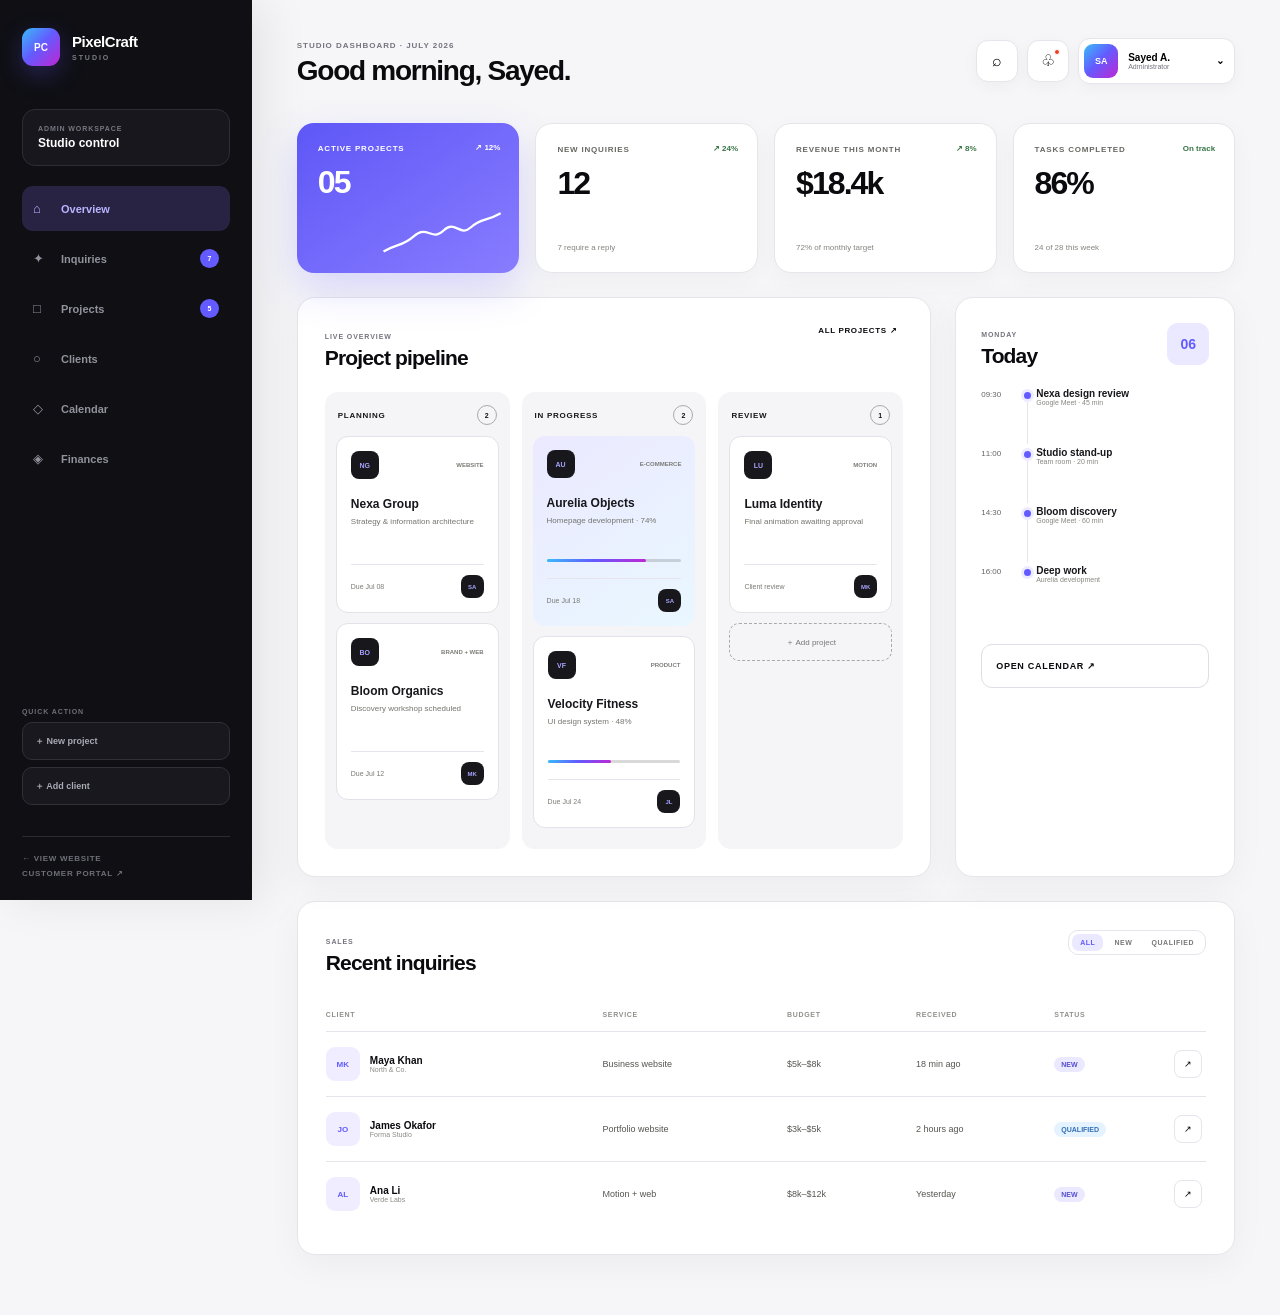
==== admin.html @ fe59882b "main" ====
<!doctype html>
<html lang="en">
  <head>
    <meta charset="UTF-8" />
    <meta name="viewport" content="width=device-width, initial-scale=1.0" />
    <meta name="theme-color" content="#635bff" />
    <meta name="description" content="PixelCraft Studio admin workspace." />
    <title>Admin Dashboard — PixelCraft Studio</title>
    <link rel="icon" href="assets/favicon.svg" type="image/svg+xml" />
    <link rel="stylesheet" href="dashboard.css" />
    <link rel="stylesheet" href="framer-theme.css" />
  </head>
  <body class="dashboard admin-dashboard">
    <button class="dash-menu" type="button" aria-label="Open navigation" data-dash-menu><span></span><span></span></button>

    <aside class="dash-sidebar" data-sidebar>
      <a class="dash-brand" href="index.html" aria-label="PixelCraft Studio home">
        <span>PC</span><div><strong>PixelCraft</strong><small>Studio</small></div>
      </a>
      <div class="workspace-label"><span>Admin workspace</span><strong>Studio control</strong></div>
      <nav class="dash-nav" aria-label="Admin navigation">
        <button class="active" type="button" data-view="overview"><i>⌂</i><span>Overview</span></button>
        <button type="button" data-view="inquiries"><i>✦</i><span>Inquiries</span><b>7</b></button>
        <button type="button" data-view="projects"><i>□</i><span>Projects</span><b>5</b></button>
        <button type="button" data-view="clients"><i>○</i><span>Clients</span></button>
        <button type="button" data-view="calendar"><i>◇</i><span>Calendar</span></button>
        <button type="button" data-view="finances"><i>◈</i><span>Finances</span></button>
      </nav>
      <div class="admin-quick">
        <span>Quick action</span>
        <button type="button" data-toast="New project workspace created">＋ New project</button>
        <button type="button" data-toast="New client form opened">＋ Add client</button>
      </div>
      <div class="sidebar-bottom">
        <a href="index.html">← View website</a>
        <a href="portal.html">Customer portal ↗</a>
      </div>
    </aside>

    <main class="dash-main">
      <header class="dash-topbar">
        <div><span>Studio dashboard · July 2026</span><h1>Good morning, Sayed.</h1></div>
        <div class="topbar-actions">
          <button class="icon-button" type="button" aria-label="Search">⌕</button>
          <button class="icon-button" type="button" aria-label="Notifications"><span></span>♧</button>
          <button class="profile-button" type="button"><span>SA</span><div><strong>Sayed A.</strong><small>Administrator</small></div><b>⌄</b></button>
        </div>
      </header>

      <section class="metrics-grid">
        <article class="metric-card featured"><div><span>Active projects</span><strong>05</strong></div><i>↗ 12%</i><svg viewBox="0 0 160 60" aria-hidden="true"><path d="M2 54C22 42 26 48 43 33s24 8 39-7 22 9 36-4 21-8 40-19"/></svg></article>
        <article class="metric-card"><div><span>New inquiries</span><strong>12</strong></div><i>↗ 24%</i><small>7 require a reply</small></article>
        <article class="metric-card"><div><span>Revenue this month</span><strong>$18.4k</strong></div><i>↗ 8%</i><small>72% of monthly target</small></article>
        <article class="metric-card"><div><span>Tasks completed</span><strong>86%</strong></div><i>On track</i><small>24 of 28 this week</small></article>
      </section>

      <section class="admin-main-grid">
        <article class="dash-panel pipeline-panel">
          <div class="panel-heading"><div><span>Live overview</span><h2>Project pipeline</h2></div><button type="button" data-toast="Opening all projects…">All projects ↗</button></div>
          <div class="pipeline">
            <div class="pipeline-column">
              <header><span>Planning</span><b>2</b></header>
              <article class="pipeline-card"><div><span>NG</span><i>Website</i></div><h3>Nexa Group</h3><p>Strategy &amp; information architecture</p><footer><small>Due Jul 08</small><b>SA</b></footer></article>
              <article class="pipeline-card"><div><span>BO</span><i>Brand + Web</i></div><h3>Bloom Organics</h3><p>Discovery workshop scheduled</p><footer><small>Due Jul 12</small><b>MK</b></footer></article>
            </div>
            <div class="pipeline-column">
              <header><span>In progress</span><b>2</b></header>
              <article class="pipeline-card yellow-card"><div><span>AU</span><i>E-commerce</i></div><h3>Aurelia Objects</h3><p>Homepage development · 74%</p><div class="mini-progress"><i style="width:74%"></i></div><footer><small>Due Jul 18</small><b>SA</b></footer></article>
              <article class="pipeline-card"><div><span>VF</span><i>Product</i></div><h3>Velocity Fitness</h3><p>UI design system · 48%</p><div class="mini-progress"><i style="width:48%"></i></div><footer><small>Due Jul 24</small><b>JL</b></footer></article>
            </div>
            <div class="pipeline-column">
              <header><span>Review</span><b>1</b></header>
              <article class="pipeline-card"><div><span>LU</span><i>Motion</i></div><h3>Luma Identity</h3><p>Final animation awaiting approval</p><footer><small>Client review</small><b>MK</b></footer></article>
              <button class="add-card" type="button" data-toast="New project card added">＋ Add project</button>
            </div>
          </div>
        </article>

        <aside class="dashboard-side-stack">
          <article class="dash-panel schedule-card">
            <div class="panel-heading"><div><span>Monday</span><h2>Today</h2></div><b>06</b></div>
            <div class="schedule-list">
              <div><time>09:30</time><i></i><span><strong>Nexa design review</strong><small>Google Meet · 45 min</small></span></div>
              <div><time>11:00</time><i></i><span><strong>Studio stand-up</strong><small>Team room · 20 min</small></span></div>
              <div><time>14:30</time><i></i><span><strong>Bloom discovery</strong><small>Google Meet · 60 min</small></span></div>
              <div><time>16:00</time><i></i><span><strong>Deep work</strong><small>Aurelia development</small></span></div>
            </div>
            <button class="dash-secondary" type="button" data-toast="Calendar opened">Open calendar ↗</button>
          </article>
        </aside>
      </section>

      <section class="dash-panel leads-panel">
        <div class="panel-heading"><div><span>Sales</span><h2>Recent inquiries</h2></div><div class="table-filters"><button class="active" type="button" data-lead-filter="all">All</button><button type="button" data-lead-filter="new">New</button><button type="button" data-lead-filter="qualified">Qualified</button></div></div>
        <div class="lead-table">
          <div class="lead-row lead-head"><span>Client</span><span>Service</span><span>Budget</span><span>Received</span><span>Status</span><span></span></div>
          <div class="lead-row" data-lead-status="new"><div class="lead-name"><i>MK</i><span><strong>Maya Khan</strong><small>North &amp; Co.</small></span></div><span>Business website</span><span>$5k–$8k</span><span>18 min ago</span><span class="status new">New</span><button type="button" data-toast="Opening Maya's inquiry">↗</button></div>
          <div class="lead-row" data-lead-status="qualified"><div class="lead-name"><i>JO</i><span><strong>James Okafor</strong><small>Forma Studio</small></span></div><span>Portfolio website</span><span>$3k–$5k</span><span>2 hours ago</span><span class="status qualified">Qualified</span><button type="button" data-toast="Opening James's inquiry">↗</button></div>
          <div class="lead-row" data-lead-status="new"><div class="lead-name"><i>AL</i><span><strong>Ana Li</strong><small>Verde Labs</small></span></div><span>Motion + web</span><span>$8k–$12k</span><span>Yesterday</span><span class="status new">New</span><button type="button" data-toast="Opening Ana's inquiry">↗</button></div>
        </div>
      </section>
    </main>

    <div class="dash-toast" role="status" aria-live="polite" data-dash-toast></div>
    <script src="dashboard.js"></script>
  </body>
</html>
---- dashboard.css ----
:root {
  --yellow: #ffd500;
  --black: #0b0b0b;
  --ink: #171717;
  --paper: #f3f3ed;
  --white: #fff;
  --gray: #71716b;
  --line: #d5d5cc;
  --ease: cubic-bezier(.16,1,.3,1);
}
* { box-sizing: border-box; }
html { scroll-behavior: smooth; }
body { margin: 0; color: var(--ink); font-family: Inter,"Segoe UI",Arial,sans-serif; -webkit-font-smoothing: antialiased; }
button, input { font: inherit; }
button, a { -webkit-tap-highlight-color: transparent; }
a { color: inherit; text-decoration: none; }
.dashboard { min-height: 100vh; background: var(--paper); }
.dash-sidebar {
  position: fixed; z-index: 50; inset: 0 auto 0 0; display: flex; width: 252px; flex-direction: column;
  padding: 28px 22px 22px; border-right: 2px solid var(--black); background: var(--black); color: var(--white);
  transition: transform .35s var(--ease);
}
.admin-dashboard .dash-sidebar { background: var(--yellow); color: var(--black); }
.dash-brand { display: flex; align-items: center; gap: 12px; }
.dash-brand > span { display: grid; width: 38px; height: 38px; place-items: center; border: 2px solid var(--yellow); background: var(--black); color: var(--yellow); font-size: 10px; font-weight: 900; }
.admin-dashboard .dash-brand > span { border-color: var(--black); background: var(--white); color: var(--black); }
.dash-brand div { display: grid; line-height: 1; }
.dash-brand strong { font-size: 15px; letter-spacing: -.03em; }
.dash-brand small { margin-top: 5px; color: #9d9d96; font-size: 7px; font-weight: 800; letter-spacing: .28em; text-transform: uppercase; }
.admin-dashboard .dash-brand small { color: #575750; }
.workspace-label { display: grid; gap: 4px; margin: 43px 0 20px; padding: 15px; border: 1px solid #3f3f3a; }
.admin-dashboard .workspace-label { border: 2px solid var(--black); background: rgba(255,255,255,.38); }
.workspace-label span { color: #898983; font-size: 7px; font-weight: 850; letter-spacing: .13em; text-transform: uppercase; }
.admin-dashboard .workspace-label span { color: #54544d; }
.workspace-label strong { font-size: 12px; }
.dash-nav { display: grid; gap: 5px; }
.dash-nav button { display: grid; grid-template-columns: 28px 1fr auto; align-items: center; min-height: 45px; padding: 0 11px; border: 0; background: transparent; color: #aaa9a3; cursor: pointer; text-align: left; transition: .2s; }
.admin-dashboard .dash-nav button { color: #45453f; }
.dash-nav button:hover, .dash-nav button.active { background: var(--yellow); color: var(--black); }
.admin-dashboard .dash-nav button:hover, .admin-dashboard .dash-nav button.active { border: 2px solid var(--black); background: var(--black); color: var(--yellow); }
.dash-nav button i { font-size: 13px; font-style: normal; }
.dash-nav button span { font-size: 11px; font-weight: 700; }
.dash-nav button b { display: grid; min-width: 19px; height: 19px; padding: 0 5px; place-items: center; border-radius: 20px; background: #30302c; color: var(--white); font-size: 7px; }
.dash-nav button.active b { background: var(--black); }
.admin-dashboard .dash-nav button.active b { background: var(--yellow); color: var(--black); }
.sidebar-project { margin-top: auto; padding: 16px; border: 1px solid #3f3f3a; background: #141414; }
.sidebar-project > span, .admin-quick > span { color: #777771; font-size: 7px; font-weight: 850; letter-spacing: .13em; text-transform: uppercase; }
.sidebar-project strong { display: block; margin: 5px 0 13px; font-size: 13px; }
.sidebar-project div { height: 4px; background: #34342f; }
.sidebar-project div i { display: block; height: 4px; background: var(--yellow); }
.sidebar-project small { display: block; margin-top: 7px; color: #868680; font-size: 8px; }
.admin-quick { display: grid; gap: 7px; margin-top: auto; padding: 14px 0; }
.admin-quick > span { color: #55554e; }
.admin-quick button { min-height: 38px; border: 2px solid var(--black); background: rgba(255,255,255,.5); color: var(--black); cursor: pointer; font-size: 9px; font-weight: 800; text-align: left; padding-inline: 12px; }
.admin-quick button:hover { background: var(--black); color: var(--yellow); }
.sidebar-bottom { display: grid; gap: 6px; margin-top: 17px; padding-top: 17px; border-top: 1px solid #3d3d39; }
.admin-dashboard .sidebar-bottom { border-color: rgba(0,0,0,.35); }
.sidebar-bottom a { color: #888882; font-size: 8px; font-weight: 800; letter-spacing: .09em; text-transform: uppercase; }
.admin-dashboard .sidebar-bottom a { color: #3e3e39; }
.sidebar-bottom a:hover { color: var(--yellow); }
.admin-dashboard .sidebar-bottom a:hover { color: var(--black); text-decoration: underline; }
.dash-menu { display: none; }

.dash-main { min-height: 100vh; margin-left: 252px; padding: 34px clamp(28px,3.5vw,56px) 60px; }
.dash-topbar { display: flex; align-items: center; justify-content: space-between; margin-bottom: 36px; }
.dash-topbar > div:first-child > span { color: var(--gray); font-size: 8px; font-weight: 800; letter-spacing: .12em; text-transform: uppercase; }
.dash-topbar h1 { margin: 3px 0 0; color: var(--black); font-size: 28px; font-weight: 750; letter-spacing: -.045em; }
.topbar-actions { display: flex; align-items: center; gap: 9px; }
.icon-button { position: relative; display: grid; width: 42px; height: 42px; place-items: center; border: 1px solid var(--line); background: var(--white); cursor: pointer; font-size: 16px; }
.icon-button:hover { border-color: var(--black); background: var(--yellow); }
.icon-button > span { position: absolute; top: 8px; right: 8px; width: 6px; height: 6px; border: 1px solid var(--white); border-radius: 50%; background: #ef3c24; }
.profile-button { display: flex; min-height: 46px; align-items: center; gap: 10px; padding: 4px 10px 4px 5px; border: 1px solid var(--line); background: var(--white); cursor: pointer; text-align: left; }
.profile-button > span { display: grid; width: 34px; height: 34px; place-items: center; background: var(--black); color: var(--yellow); font-size: 9px; font-weight: 900; }
.profile-button div { display: grid; min-width: 78px; }
.profile-button strong { font-size: 10px; }
.profile-button small { color: var(--gray); font-size: 7px; }
.profile-button b { font-size: 10px; }
.dash-panel { border: 1px solid var(--line); background: var(--white); }

.project-hero { position: relative; display: grid; grid-template-columns: 1.2fr .55fr; min-height: 330px; margin-bottom: 24px; overflow: hidden; border: 2px solid var(--black); background: var(--yellow); }
.project-hero-copy { position: relative; z-index: 2; padding: 42px; }
.dash-eyebrow { display: flex; align-items: center; gap: 9px; }
.dash-eyebrow span { font-size: 8px; font-weight: 900; letter-spacing: .13em; text-transform: uppercase; }
.dash-eyebrow i { padding: 4px 7px; border: 1px solid var(--black); border-radius: 20px; font-size: 7px; font-style: normal; font-weight: 800; text-transform: uppercase; }
.project-hero h2 { margin: 25px 0 12px; color: var(--black); font-size: clamp(42px,4.4vw,65px); font-weight: 780; letter-spacing: -.07em; line-height: .94; }
.project-hero p { max-width: 510px; margin: 0; color: #41413b; font-size: 12px; }
.project-team { display: flex; align-items: center; margin-top: 25px; }
.project-team > span { display: grid; width: 30px; height: 30px; margin-left: -5px; place-items: center; border: 2px solid var(--yellow); border-radius: 50%; background: var(--black); color: var(--yellow); font-size: 7px; font-weight: 900; }
.project-team > span:first-child { margin-left: 0; }
.project-team small { margin-left: 9px; color: #51514a; font-size: 8px; }
.project-progress-ring { position: relative; z-index: 2; display: grid; width: 170px; place-items: center; justify-self: center; align-self: center; }
.project-progress-ring svg { width: 160px; transform: rotate(-90deg); }
.project-progress-ring circle { fill: none; stroke: rgba(0,0,0,.15); stroke-width: 7; }
.project-progress-ring .progress { stroke: var(--black); stroke-linecap: square; stroke-dasharray: 327; stroke-dashoffset: calc(327 - (327 * var(--progress)) / 100); }
.project-progress-ring > div { position: absolute; display: grid; text-align: center; }
.project-progress-ring strong { font-size: 31px; letter-spacing: -.06em; }
.project-progress-ring span { font-size: 7px; font-weight: 850; letter-spacing: .1em; text-transform: uppercase; }
.project-hero-accent { position: absolute; top: -45%; right: -10%; width: 420px; aspect-ratio: 1; border: 2px solid rgba(0,0,0,.12); border-radius: 50%; }
.project-hero-accent span { position: absolute; top: 46%; left: 48%; color: rgba(0,0,0,.06); font-size: 160px; font-weight: 900; }
.project-hero-accent i { position: absolute; inset: 14%; border: 1px solid rgba(0,0,0,.11); border-radius: 50%; transform: rotateX(65deg) rotateY(30deg); }
.project-hero-accent i:nth-child(3) { transform: rotateX(70deg) rotateY(70deg); }
.project-hero-accent i:nth-child(4) { transform: rotateX(45deg) rotateY(45deg); }

.dashboard-grid, .admin-main-grid { display: grid; grid-template-columns: minmax(0,1.45fr) minmax(280px,.55fr); gap: 24px; margin-bottom: 24px; }
.dashboard-side-stack { display: grid; gap: 24px; }
.panel-heading { display: flex; align-items: flex-start; justify-content: space-between; gap: 20px; }
.panel-heading > div > span { color: var(--gray); font-size: 7px; font-weight: 850; letter-spacing: .13em; text-transform: uppercase; }
.panel-heading h2 { margin: 3px 0 0; color: var(--black); font-size: 21px; font-weight: 750; letter-spacing: -.04em; }
.panel-heading button { border: 0; background: transparent; color: var(--black); cursor: pointer; font-size: 8px; font-weight: 850; letter-spacing: .08em; text-transform: uppercase; }
.panel-heading button:hover { text-decoration: underline 3px var(--yellow); }
.milestone-panel { padding: 28px; }
.milestone-list { margin-top: 23px; }
.milestone { position: relative; display: grid; grid-template-columns: 36px 1fr auto; align-items: center; min-height: 67px; border-top: 1px solid var(--line); }
.milestone > i { display: grid; width: 21px; height: 21px; place-items: center; border: 2px solid #aaa; border-radius: 50%; color: var(--black); font-size: 9px; font-style: normal; font-weight: 900; }
.milestone.complete > i { border-color: var(--black); background: var(--black); color: var(--yellow); }
.milestone.active > i { border-color: var(--black); background: var(--yellow); box-shadow: 0 0 0 5px rgba(255,213,0,.24); }
.milestone.active > i::after { width: 5px; height: 5px; border-radius: 50%; background: var(--black); content: ""; }
.milestone div { display: grid; }
.milestone strong { font-size: 11px; }
.milestone div span { color: var(--gray); font-size: 8px; }
.milestone > b { color: #aaa; font-size: 8px; }
.deadline-card, .schedule-card { padding: 25px; }
.deadline-card .panel-heading > b, .schedule-card .panel-heading > b { display: grid; width: 42px; height: 42px; place-items: center; background: var(--yellow); color: var(--black); font-size: 14px; }
.deadline-card > p { margin: 27px 0 20px; color: var(--gray); font-size: 11px; }
.deadline-meta { display: flex; justify-content: space-between; padding: 12px 0; border-block: 1px solid var(--line); }
.deadline-meta span { font-size: 9px; font-weight: 750; }
.deadline-meta strong { color: #9c8100; font-size: 9px; }
.dash-primary, .dash-secondary { display: flex; width: 100%; min-height: 44px; align-items: center; justify-content: space-between; margin-top: 20px; padding: 0 14px; border: 2px solid var(--black); background: var(--yellow); color: var(--black); cursor: pointer; font-size: 9px; font-weight: 900; letter-spacing: .08em; text-transform: uppercase; box-shadow: 3px 3px 0 var(--black); }
.dash-primary:hover { transform: translate(2px,2px); box-shadow: 1px 1px 0 var(--black); }
.support-card { padding: 25px; background: var(--black); color: var(--white); }
.support-card > span { color: var(--yellow); font-size: 7px; font-weight: 850; letter-spacing: .13em; text-transform: uppercase; }
.support-card h2 { margin: 12px 0; font-size: 24px; line-height: 1.08; letter-spacing: -.04em; }
.support-card p { color: #8c8c86; font-size: 9px; }
.support-card button { width: 100%; margin-top: 13px; padding: 12px 0; border: 0; border-top: 1px solid #444; background: transparent; color: var(--yellow); cursor: pointer; font-size: 8px; font-weight: 850; letter-spacing: .09em; text-align: left; text-transform: uppercase; }
.support-card button span { float: right; }

.deliverables-panel, .leads-panel { padding: 28px; }
.file-table, .lead-table { margin-top: 22px; }
.file-row, .lead-row { display: grid; grid-template-columns: 2fr .75fr .8fr .65fr 32px; align-items: center; min-height: 65px; border-top: 1px solid var(--line); color: #55554f; font-size: 9px; }
.file-head, .lead-head { min-height: 34px; border-top: 0; color: #91918a; font-size: 7px; font-weight: 850; letter-spacing: .1em; text-transform: uppercase; }
.file-name, .lead-name { display: flex; align-items: center; gap: 10px; }
.file-name > i, .lead-name > i { display: grid; width: 34px; height: 34px; place-items: center; border: 1px solid var(--black); background: var(--paper); color: var(--black); font-size: 8px; font-style: normal; font-weight: 900; }
.file-name > span, .lead-name > span { display: grid; }
.file-name strong, .lead-name strong { color: var(--black); font-size: 10px; }
.file-name small, .lead-name small { color: #8a8a84; font-size: 7px; }
.file-row > button, .lead-row > button { display: grid; width: 28px; height: 28px; place-items: center; border: 1px solid var(--line); background: var(--white); cursor: pointer; }
.file-row > button:hover, .lead-row > button:hover { border-color: var(--black); background: var(--yellow); }
.status { width: max-content; padding: 4px 7px; border-radius: 20px; font-size: 7px; font-weight: 850; text-transform: uppercase; }
.status.review, .status.new { background: var(--yellow); color: var(--black); }
.status.approved { background: #ddf1df; color: #297034; }
.status.qualified { background: #dce6ff; color: #2850a5; }

.metrics-grid { display: grid; grid-template-columns: repeat(4,1fr); gap: 16px; margin-bottom: 24px; }
.metric-card { position: relative; min-height: 150px; overflow: hidden; padding: 21px; border: 1px solid var(--line); background: var(--white); }
.metric-card.featured { border: 2px solid var(--black); background: var(--yellow); }
.metric-card > div { display: grid; }
.metric-card span { color: #686862; font-size: 8px; font-weight: 850; letter-spacing: .1em; text-transform: uppercase; }
.metric-card strong { margin-top: 11px; color: var(--black); font-size: 32px; letter-spacing: -.06em; }
.metric-card > i { position: absolute; top: 20px; right: 19px; color: #357443; font-size: 8px; font-style: normal; font-weight: 850; }
.metric-card > small { position: absolute; bottom: 20px; left: 21px; color: #85857e; font-size: 8px; }
.metric-card svg { position: absolute; right: 17px; bottom: 17px; width: 54%; }
.metric-card svg path { fill: none; stroke: var(--black); stroke-width: 3; }
.pipeline-panel { min-width: 0; padding: 27px; }
.pipeline { display: grid; grid-template-columns: repeat(3,1fr); gap: 12px; margin-top: 22px; }
.pipeline-column { min-width: 0; padding: 11px; background: var(--paper); }
.pipeline-column > header { display: flex; align-items: center; justify-content: space-between; padding: 2px 2px 11px; }
.pipeline-column > header span { font-size: 8px; font-weight: 850; letter-spacing: .09em; text-transform: uppercase; }
.pipeline-column > header b { display: grid; width: 20px; height: 20px; place-items: center; border: 1px solid #aaa; border-radius: 50%; font-size: 7px; }
.pipeline-card { margin-bottom: 10px; padding: 14px; border: 1px solid var(--line); background: var(--white); transition: transform .2s,box-shadow .2s; }
.pipeline-card:hover { box-shadow: 4px 4px 0 var(--black); transform: translate(-2px,-2px); }
.pipeline-card.yellow-card { border: 1px solid var(--black); background: var(--yellow); }
.pipeline-card > div:first-child { display: flex; align-items: center; justify-content: space-between; }
.pipeline-card > div:first-child span { display: grid; width: 28px; height: 28px; place-items: center; background: var(--black); color: var(--yellow); font-size: 7px; font-weight: 900; }
.pipeline-card > div:first-child i { color: #7b7b75; font-size: 6px; font-style: normal; font-weight: 850; text-transform: uppercase; }
.pipeline-card h3 { margin: 18px 0 5px; font-size: 12px; }
.pipeline-card p { min-height: 32px; margin: 0; color: #74746e; font-size: 8px; line-height: 1.5; }
.mini-progress { height: 3px; margin: 12px 0; background: rgba(0,0,0,.15); }
.mini-progress i { display: block; height: 3px; background: var(--black); }
.pipeline-card footer { display: flex; align-items: center; justify-content: space-between; margin-top: 16px; padding-top: 10px; border-top: 1px solid var(--line); }
.pipeline-card footer small { color: #797973; font-size: 7px; }
.pipeline-card footer b { display: grid; width: 23px; height: 23px; place-items: center; border-radius: 50%; background: var(--black); color: var(--yellow); font-size: 6px; }
.add-card { width: 100%; min-height: 38px; border: 1px dashed #aaa; background: transparent; color: #777; cursor: pointer; font-size: 8px; }
.add-card:hover { border-color: var(--black); background: var(--yellow); color: var(--black); }
.schedule-list { margin-top: 20px; }
.schedule-list > div { display: grid; grid-template-columns: 43px 12px 1fr; min-height: 59px; align-items: start; }
.schedule-list time { padding-top: 2px; color: #666; font-size: 8px; }
.schedule-list i { position: relative; width: 7px; height: 7px; margin-top: 4px; border-radius: 50%; background: var(--yellow); box-shadow: 0 0 0 3px rgba(255,213,0,.25); }
.schedule-list i::after { position: absolute; top: 10px; left: 3px; width: 1px; height: 42px; background: var(--line); content: ""; }
.schedule-list > div:last-child i::after { display: none; }
.schedule-list span { display: grid; }
.schedule-list strong { font-size: 10px; }
.schedule-list small { color: #868680; font-size: 7px; }
.dash-secondary { border-width: 1px; box-shadow: none; background: var(--white); }
.dash-secondary:hover { background: var(--yellow); }
.lead-row { grid-template-columns: 1.5fr 1fr .7fr .75fr .65fr 32px; }
.table-filters { display: flex; gap: 3px; padding: 3px; border: 1px solid var(--line); }
.table-filters button { padding: 5px 8px; border: 0; background: transparent; cursor: pointer; color: #777; font-size: 7px; font-weight: 850; text-transform: uppercase; }
.table-filters button.active { background: var(--yellow); color: var(--black); }
.lead-row.hidden { display: none; }

.dash-toast { position: fixed; z-index: 100; right: 24px; bottom: 24px; max-width: 320px; padding: 14px 18px; border: 2px solid var(--black); background: var(--yellow); color: var(--black); box-shadow: 5px 5px 0 var(--black); font-size: 10px; font-weight: 800; opacity: 0; pointer-events: none; transform: translateY(20px); transition: .3s var(--ease); }
.dash-toast.show { opacity: 1; transform: none; }

@media (max-width:1180px) {
  .dashboard-grid, .admin-main-grid { grid-template-columns: 1fr; }
  .dashboard-side-stack { grid-template-columns: 1fr 1fr; }
  .metrics-grid { grid-template-columns: 1fr 1fr; }
}
@media (max-width:900px) {
  .dash-sidebar { transform: translateX(-100%); }
  .dash-sidebar.open { transform: translateX(0); box-shadow: 18px 0 55px rgba(0,0,0,.25); }
  .dash-menu { position: fixed; z-index: 80; top: 15px; left: 15px; display: grid; width: 43px; height: 43px; place-content: center; gap: 6px; border: 2px solid var(--black); background: var(--yellow); box-shadow: 3px 3px 0 var(--black); }
  .dash-menu span { display: block; width: 18px; height: 2px; background: var(--black); }
  .dash-main { margin-left: 0; padding-top: 78px; }
  .dash-topbar { align-items: flex-start; }
  .dash-topbar h1 { font-size: 24px; }
  .project-hero { grid-template-columns: 1fr .5fr; }
  .pipeline { grid-template-columns: 1fr 1fr; }
  .pipeline-column:last-child { grid-column: 1 / -1; }
}
@media (max-width:680px) {
  .dash-main { padding-inline: 14px; }
  .dash-topbar { gap: 18px; }
  .dash-topbar > div:first-child > span { display: none; }
  .dash-topbar h1 { font-size: 20px; }
  .topbar-actions .icon-button { display: none; }
  .profile-button div, .profile-button b { display: none; }
  .profile-button { padding-right: 5px; }
  .project-hero { display: block; min-height: 440px; }
  .project-hero-copy { padding: 30px 25px; }
  .project-hero h2 { font-size: 45px; }
  .project-progress-ring { position: absolute; right: 14px; bottom: 14px; width: 130px; }
  .project-progress-ring svg { width: 125px; }
  .project-progress-ring strong { font-size: 25px; }
  .dashboard-side-stack { grid-template-columns: 1fr; }
  .metrics-grid { grid-template-columns: 1fr 1fr; gap: 10px; }
  .metric-card { min-height: 135px; padding: 16px; }
  .metric-card strong { font-size: 27px; }
  .metric-card > i { top: 15px; right: 13px; }
  .pipeline { grid-template-columns: 1fr; }
  .pipeline-column:last-child { grid-column: auto; }
  .file-row, .lead-row { grid-template-columns: 1fr auto; gap: 10px; padding: 12px 0; }
  .file-row > span:not(.status), .lead-row > span:not(.status), .file-head, .lead-head { display: none; }
  .file-row .status, .lead-row .status { grid-column: 2; grid-row: 1; }
  .file-row > button, .lead-row > button { grid-column: 2; }
  .deliverables-panel, .leads-panel, .milestone-panel { padding: 20px; }
  .panel-heading { align-items: flex-start; }
  .panel-heading > button { display: none; }
  .table-filters { width: max-content; }
}
@media (max-width:430px) {
  .metrics-grid { grid-template-columns: 1fr; }
  .metric-card { min-height: 125px; }
  .project-hero h2 { font-size: 40px; }
  .project-team small { display: none; }
  .dash-toast { right: 14px; bottom: 14px; left: 14px; }
}
@media (prefers-reduced-motion:reduce) { *,*::before,*::after { animation-duration: .01ms !important; transition-duration: .01ms !important; } }
---- framer-theme.css ----
:root {
  --yellow: #635bff;
  --yellow-soft: #ebe9ff;
  --black: #0b0b0f;
  --ink: #15151a;
  --paper: #f7f7f9;
  --white: #ffffff;
  --gray: #6e6e78;
  --line: #e5e5eb;
  --framer-purple: #635bff;
  --framer-pink: #c026d3;
  --framer-blue: #38bdf8;
  --framer-gradient: linear-gradient(135deg,#38bdf8 0%,#635bff 47%,#c026d3 100%);
  --framer-shadow: 0 20px 60px rgba(25,20,80,.1),0 2px 8px rgba(15,15,25,.05);
  --framer-radius: 24px;
}

body { background: var(--paper); color: var(--ink); }
.cursor-glow { width: 420px; background: radial-gradient(circle,rgba(99,91,255,.14),transparent 68%); }
.section-kicker { color: var(--framer-purple); letter-spacing: .12em; }
.section-kicker span { min-width: 28px; height: 22px; border-radius: 999px; background: #eeecff; color: var(--framer-purple); }
.section-kicker::after { height: 1px; background: linear-gradient(90deg,var(--framer-purple),transparent); }

/* Framer-style navigation */
.site-header { padding-top: 12px; }
.site-header.scrolled { border-color: transparent; background: transparent; }
.nav-wrap {
  height: 64px; padding: 0 10px 0 14px; border: 1px solid rgba(15,15,25,.08); border-radius: 18px;
  background: rgba(255,255,255,.84); box-shadow: 0 10px 40px rgba(20,20,50,.08);
  -webkit-backdrop-filter: blur(22px); backdrop-filter: blur(22px);
}
.brand-mark { width: 36px; height: 36px; border: 0; border-radius: 10px; background: var(--framer-gradient); color: #fff; transform: none; box-shadow: 0 6px 18px rgba(99,91,255,.3); }
.brand-mark::before,.brand-mark::after { display: none; }
.brand-mark span { transform: none; }
.brand-copy small { color: #8b8b96; }
.main-nav a { color: #5c5c66; font-weight: 650; }
.main-nav a::after { bottom: -7px; height: 2px; border-radius: 9px; background: var(--framer-gradient); }
.portal-link { color: #4e4e58; }
.nav-cta { min-height: 40px; border: 0; border-radius: 12px; background: var(--black); color: #fff; box-shadow: none; }
.nav-cta:hover { background: var(--framer-purple); box-shadow: 0 8px 24px rgba(99,91,255,.28); transform: translateY(-2px); }

/* Editorial hero */
.hero { min-height: 870px; border-bottom: 0; background: #fbfbfd; }
.hero::before {
  top: 135px; right: 3.4%; width: 43%; height: 600px; border: 0; border-radius: 32px;
  background: var(--framer-gradient); filter: blur(26px); opacity: .45; transform: scale(.96);
}
.hero-backdrop { top: 125px; right: 4.3%; width: 43%; height: 600px; border: 0; border-radius: 30px; box-shadow: var(--framer-shadow); }
.hero-backdrop::before { background: linear-gradient(180deg,transparent 58%,rgba(11,11,15,.25)); }
.hero-backdrop img { filter: hue-rotate(185deg) saturate(1.25) contrast(1.04); }
.hero-grid {
  opacity: .055; background-image: linear-gradient(#635bff 1px,transparent 1px),linear-gradient(90deg,#635bff 1px,transparent 1px);
}
.eyebrow { color: #696976; letter-spacing: .12em; }
.eyebrow span { width: 9px; height: 9px; border: 0; border-radius: 50%; background: var(--framer-gradient); box-shadow: 0 0 0 5px rgba(99,91,255,.1); }
.hero h1 { color: var(--black); font-weight: 680; letter-spacing: -.07em; }
.hero h1 .gold-text {
  padding: 0; background: var(--framer-gradient); color: transparent; font-weight: 680;
  -webkit-background-clip: text; background-clip: text;
}
.hero-copy > p { color: #666671; }
.button { min-height: 52px; border-radius: 14px; }
.button-gold { border: 0; background: var(--black); color: #fff; box-shadow: 0 10px 28px rgba(11,11,15,.16); }
.button-gold:hover { background: var(--framer-purple); box-shadow: 0 13px 34px rgba(99,91,255,.28); transform: translateY(-2px); }
.button-ghost { border: 1px solid #dedee5; border-radius: 14px; background: #fff; color: var(--black); }
.button-ghost:hover { border-color: #c8c5ff; background: #f1f0ff; color: var(--framer-purple); }
.trust-line { height: 3px; border-radius: 9px; background: var(--framer-gradient); box-shadow: none; }
.orbit-badge { border: 1px solid rgba(255,255,255,.45); border-radius: 12px; background: rgba(255,255,255,.86); color: var(--black); box-shadow: 0 10px 30px rgba(10,10,30,.16); -webkit-backdrop-filter: blur(14px); backdrop-filter: blur(14px); }
.orbit-badge i { border-radius: 50%; background: var(--framer-purple); }
.badge-bottom { background: rgba(11,11,15,.82); color: #fff; }
.hero-index span { border-radius: 8px; background: #eeecff; color: var(--framer-purple); }
.hero-index i { height: 1px; background: #c9c9d1; }
.hero-marquee { border: 0; background: var(--black); }
.marquee-track span { color: #d8d8de; }
.marquee-track i { color: #8a83ff; }

/* Public page surfaces */
.about { background: var(--paper); }
.about-heading h2,.section-top h2,.why-intro h2,.process-intro h2,.testimonial-heading h2,.contact-banner h2 { font-weight: 650; letter-spacing: -.058em; }
.about-heading h2 em { padding: 0; background: var(--framer-gradient); color: transparent; font-weight: 650; -webkit-background-clip: text; background-clip: text; }
.text-link { border-bottom: 0; color: var(--framer-purple); }
.text-link::after { width: 28px; height: 1px; background: currentColor; content: ""; transition: width .25s; }
.text-link:hover::after { width: 42px; }
.capability-rail { border-color: var(--line); }
.capability-rail span { border-color: #e1e1e7; background: rgba(255,255,255,.72); color: #696974; }
.capability-rail span:hover { border-color: #cbc7ff; background: #efedff; color: var(--framer-purple); }
.studio-stats { border: 1px solid var(--line); border-radius: var(--framer-radius); background: #fff; box-shadow: var(--framer-shadow); overflow: hidden; }
.stat-card { border-color: var(--line); }
.stat-card strong { color: var(--black); font-weight: 680; }
.stat-card-wide { background: linear-gradient(135deg,#eeecff,#e8f7ff); }
.stat-icon { color: var(--framer-purple); }

.founder-section { border: 0; background: linear-gradient(145deg,#f4f2ff,#edf8ff); }
.founder-card { border: 0; border-radius: 28px; background: radial-gradient(circle at 50% 35%,#262059,#0c0c13 65%); box-shadow: 0 28px 80px rgba(45,30,120,.2); }
.founder-card::before { border-color: #7a73ff; }
.founder-card::after { border-color: rgba(122,115,255,.4); }
.founder-card-grid { background-image: linear-gradient(#7068ff 1px,transparent 1px),linear-gradient(90deg,#7068ff 1px,transparent 1px); }
.founder-monogram { border-color: #7a73ff; background: linear-gradient(145deg,#211b55,#101017); box-shadow: 0 0 60px rgba(99,91,255,.35); }
.founder-monogram span,.founder-sign,.founder-meta div span { color: #9691ff; }
.founder-monogram i { border-color: #6e67e8; }
.founder-copy .section-kicker span { color: var(--framer-purple); }
.founder-copy blockquote,.founder-copy h2,.founder-copy h3,.founder-copy > p,.founder-values span { color: var(--black); }
.founder-values i { border-radius: 50%; background: var(--framer-purple); }

.founder-card.has-photo { isolation: isolate; background: #cfc4ba; }
.founder-card.has-photo::before { z-index: 4; border-color: rgba(255,255,255,.82); }
.founder-card.has-photo::after {
  z-index: 2; inset: 0; width: auto; aspect-ratio: auto; border: 0; border-radius: 0;
  background: linear-gradient(180deg,transparent 48%,rgba(8,8,13,.22) 66%,rgba(8,8,13,.94) 100%);
}
.founder-photo {
  position: absolute; z-index: 0; inset: 0; width: 100%; height: 100%; object-fit: cover;
  object-position: center 14%; filter: saturate(.92) contrast(1.02); transition: transform 1.1s var(--ease),filter .6s;
}
.founder-card.has-photo:hover .founder-photo { filter: saturate(1) contrast(1.03); transform: scale(1.025); }
.founder-card.has-photo .founder-card-grid { z-index: 1; opacity: .045; mix-blend-mode: overlay; }
.founder-card.has-photo .founder-meta { z-index: 3; border-color: rgba(255,255,255,.3); }
.founder-card.has-photo .founder-meta strong { color: #fff; }
.founder-card.has-photo .founder-meta div span,.founder-card.has-photo .founder-sign { color: #b8b4ff; }

.services { background: #fff; }
.section-top h2 .gold-text,.process-intro h2 .gold-text,.testimonial-heading h2 .gold-text,.contact-banner h2 .gold-text { background: var(--framer-gradient); color: transparent; -webkit-background-clip: text; background-clip: text; }
.section-top h2 .gold-text::after,.process-intro h2 .gold-text::after,.testimonial-heading h2 .gold-text::after,.contact-banner h2 .gold-text::after { display: none; }
.services-grid { gap: 16px; border: 0; }
.service-card { min-height: 350px; border: 1px solid var(--line); border-radius: 22px; background: #fafafd; }
.service-card::after { border-color: #827cff; opacity: .08; }
.service-card:hover { background: #fff; box-shadow: var(--framer-shadow); transform: translateY(-7px); }
.service-featured { background: linear-gradient(145deg,#f1efff,#eef9ff); }
.service-featured:hover { background: linear-gradient(145deg,#f1efff,#eef9ff); box-shadow: 0 22px 60px rgba(99,91,255,.14); }
.service-icon { border: 0; border-radius: 14px; background: #e9e7ff; color: var(--framer-purple); }
.service-card:hover .service-icon { background: var(--framer-gradient); color: #fff; transform: rotate(-5deg) scale(1.05); }
.service-tags span { border-color: #dcdbe6; color: #71717a; }

.why-us { border: 0; background: radial-gradient(circle at 15% 20%,rgba(99,91,255,.32),transparent 26%),radial-gradient(circle at 90% 75%,rgba(56,189,248,.18),transparent 30%),#0b0b10; }
.why-us .section-kicker span { background: rgba(255,255,255,.1); color: #a8a4ff; }
.why-intro h2 .gold-text { padding: 0; background: var(--framer-gradient); color: transparent; -webkit-background-clip: text; background-clip: text; }
.quality-seal { border-color: #7770ff; color: #938eff; }
.quality-seal::before { border-color: #7770ff; }
.benefits-grid { gap: 10px; border: 0; }
.benefit { min-height: 190px; border: 1px solid rgba(255,255,255,.1); border-radius: 18px; background: rgba(255,255,255,.035); }
.benefit:hover { background: rgba(99,91,255,.2); color: #fff; transform: translateY(-3px); }
.benefit > span,.benefit:hover > span { color: #9a95ff; }
.benefit:hover p { color: #c2c2ca; }

.work { background: var(--paper); }
.work-controls { border: 1px solid var(--line); border-radius: 14px; background: #fff; }
.work-controls button { border-radius: 9px; }
.work-controls button.active,.work-controls button:hover { background: #ebe9ff; color: var(--framer-purple); }
.project-visual { border: 0; border-radius: 24px; box-shadow: var(--framer-shadow); }
.project:hover .project-visual { box-shadow: 0 26px 70px rgba(40,35,100,.17); transform: translateY(-6px); }
.visual-nexa { background: linear-gradient(145deg,#c7c3ff,#6c64ff); }
.browser-frame { border: 0; border-radius: 12px; box-shadow: 0 25px 55px rgba(20,15,70,.3); }
.visual-velocity { background: radial-gradient(circle at 50% 45%,#282064,#09090e 58%); }
.phone-card { border-color: #827cff; box-shadow: 0 30px 70px rgba(99,91,255,.35); }
.phone-card > span,.phone-card strong { color: #9c97ff; }
.phone-card i { background: linear-gradient(#38bdf8,#827cff); }
.visual-luma { background: linear-gradient(145deg,#e7e4ff,#bcecff); }
.luma-ring { border-color: #5750d6; }
.luma-ring i { border-color: #635bff; }
.luma-ring strong { color: #4f48cf; }
.visual-luma .visual-caption { color: #4f48cf; }
.work-footer { border-color: var(--line); }

.process { border: 0; background: linear-gradient(135deg,#f0eeff,#ebf8ff); }
.process-list { gap: 10px; border: 0; }
.process-step { min-height: 325px; border: 1px solid rgba(99,91,255,.14); border-radius: 18px; background: rgba(255,255,255,.6); }
.process-step:first-child { border-left: 1px solid rgba(99,91,255,.14); }
.process-step:hover { background: #fff; color: var(--black); box-shadow: 0 18px 50px rgba(99,91,255,.12); transform: translateY(-4px); }
.process-dot { border: 0; border-radius: 7px; background: var(--framer-gradient); transform: rotate(45deg); }
.process-dot i { background: #fff; }
.process-step:hover .process-dot { border: 0; background: var(--framer-gradient); }
.process-step:hover .process-dot i { background: #fff; }
.process-step:hover p { color: #6c6c76; }
.process-step:hover b { color: var(--framer-purple); }

.testimonials { background: #fff; }
.testimonial-stage { border: 1px solid var(--line); border-radius: 28px; background: linear-gradient(145deg,#fafaff,#f4f7ff); box-shadow: var(--framer-shadow); }
.testimonial-stage::before { background: var(--line); }
.quote-mark { color: #837dff; -webkit-text-stroke: 0; }
.client > span { border: 0; border-radius: 12px; background: var(--framer-gradient); color: #fff; }
.testimonial-controls button { border: 1px solid #d9d8e3; border-radius: 10px; }
.testimonial-controls button:hover { border-color: #b9b5ff; background: #ebe9ff; color: var(--framer-purple); }
.testimonial-progress i { background: var(--framer-gradient); }

.contact { background: var(--paper); }
.contact-banner { border: 0; border-radius: 30px; background: radial-gradient(circle at 12% 20%,rgba(99,91,255,.48),transparent 32%),radial-gradient(circle at 90% 85%,rgba(56,189,248,.22),transparent 27%),#0c0c12; box-shadow: 0 30px 90px rgba(20,15,65,.22); }
.contact-banner .section-kicker span { background: rgba(255,255,255,.1); color: #aaa6ff; }
.email-link { border-color: #8d87ff; }
.whatsapp-link { color: #9f9aff; }
.contact-form { border: 1px solid rgba(255,255,255,.12); border-radius: 20px; background: rgba(255,255,255,.055); -webkit-backdrop-filter: blur(14px); backdrop-filter: blur(14px); }
.contact-form input:focus,.contact-form select:focus,.contact-form textarea:focus { border-color: #8f89ff; }

.site-footer { border: 0; background: #0b0b0f; color: #fff; }
.site-footer .brand-mark { background: var(--framer-gradient); }
.footer-top,.footer-bottom { border-color: #2d2d34; }
.footer-top > p,.footer-links a,.footer-bottom,.footer-availability { color: #aaaab3; }
.footer-links h3 { color: #666670; }
.footer-availability i { border-radius: 50%; background: #70e1a0; box-shadow: 0 0 12px rgba(112,225,160,.45); }
.footer-links .footer-socials a { border-color: #34343b; border-radius: 10px; background: #17171c; color: #fff; }
.footer-links .footer-socials a:hover { border-color: #766fff; background: var(--framer-purple); color: #fff; }

/* Shared portal/dashboard theme */
.dashboard {
  --yellow: #635bff; --black: #0b0b0f; --ink: #17171c; --paper: #f6f6f8; --white: #fff; --gray: #74747e; --line: #e5e5eb;
  background: var(--paper);
}
.dashboard .dash-sidebar,.admin-dashboard .dash-sidebar { border-right: 0; background: #0f0f14; color: #fff; box-shadow: 12px 0 45px rgba(15,15,35,.08); }
.dashboard .dash-brand > span,.admin-dashboard .dash-brand > span { border: 0; border-radius: 11px; background: var(--framer-gradient); color: #fff; box-shadow: 0 8px 24px rgba(99,91,255,.28); }
.dashboard .dash-brand small,.admin-dashboard .dash-brand small { color: #7d7d88; }
.dashboard .workspace-label,.admin-dashboard .workspace-label { border: 1px solid #2d2d35; border-radius: 13px; background: #17171d; color: #fff; }
.dashboard .workspace-label span,.admin-dashboard .workspace-label span { color: #777782; }
.dashboard .dash-nav button,.admin-dashboard .dash-nav button { border: 0; border-radius: 11px; color: #92929d; }
.dashboard .dash-nav button:hover,.dashboard .dash-nav button.active,.admin-dashboard .dash-nav button:hover,.admin-dashboard .dash-nav button.active { border: 0; background: #282343; color: #b9b5ff; }
.dashboard .dash-nav button b,.admin-dashboard .dash-nav button b,.admin-dashboard .dash-nav button.active b { background: #635bff; color: #fff; }
.dashboard .sidebar-project { border-color: #2c2c34; border-radius: 14px; background: #17171c; }
.dashboard .sidebar-project div { border-radius: 9px; }
.dashboard .sidebar-project div i { border-radius: 9px; background: var(--framer-gradient); }
.dashboard .admin-quick > span { color: #6f6f79; }
.dashboard .admin-quick button { border: 1px solid #303039; border-radius: 10px; background: #18181e; color: #aaaab5; }
.dashboard .admin-quick button:hover { border-color: #635bff; background: #282343; color: #c5c2ff; }
.dashboard .sidebar-bottom { border-color: #2b2b32; }
.dashboard .sidebar-bottom a,.admin-dashboard .sidebar-bottom a { color: #6f6f79; }
.dashboard .sidebar-bottom a:hover,.admin-dashboard .sidebar-bottom a:hover { color: #a8a4ff; text-decoration: none; }
.dashboard .dash-panel { border-color: var(--line); border-radius: 18px; box-shadow: 0 10px 35px rgba(20,20,50,.045); }
.dashboard .icon-button,.dashboard .profile-button { border-color: var(--line); border-radius: 12px; box-shadow: 0 4px 16px rgba(20,20,40,.04); }
.dashboard .icon-button:hover { border-color: #c8c4ff; background: #efedff; color: #635bff; }
.dashboard .profile-button > span { border-radius: 9px; background: var(--framer-gradient); color: #fff; }
.dashboard .project-hero { border: 0; border-radius: 24px; background: linear-gradient(135deg,#e9f7ff 0%,#e6e2ff 50%,#f4dcff 100%); box-shadow: var(--framer-shadow); }
.dashboard .dash-eyebrow i { border-color: #aba6ff; color: #514ac9; }
.dashboard .project-progress-ring .progress { stroke: #635bff; }
.dashboard .project-team > span { border-color: #ebe9ff; background: #17171c; color: #a49fff; }
.dashboard .project-hero-accent { border-color: rgba(99,91,255,.14); }
.dashboard .project-hero-accent i { border-color: rgba(99,91,255,.12); }
.dashboard .milestone > i { border-color: #c7c7d0; }
.dashboard .milestone.complete > i { border-color: #635bff; background: #635bff; color: #fff; }
.dashboard .milestone.active > i { border-color: #635bff; background: #ebe9ff; box-shadow: 0 0 0 5px rgba(99,91,255,.1); }
.dashboard .milestone.active > i::after { background: #635bff; }
.dashboard .deadline-card .panel-heading > b,.dashboard .schedule-card .panel-heading > b { border-radius: 11px; background: #ebe9ff; color: #635bff; }
.dashboard .dash-primary { border: 0; border-radius: 11px; background: #635bff; color: #fff; box-shadow: 0 9px 24px rgba(99,91,255,.22); }
.dashboard .dash-primary:hover { background: #5149ec; box-shadow: 0 12px 28px rgba(99,91,255,.28); transform: translateY(-2px); }
.dashboard .support-card { background: radial-gradient(circle at 100% 0,rgba(99,91,255,.5),transparent 42%),#111116; }
.dashboard .support-card > span,.dashboard .support-card button { color: #aaa6ff; }
.dashboard .file-name > i,.dashboard .lead-name > i { border: 0; border-radius: 9px; background: #efedff; color: #635bff; }
.dashboard .file-row > button,.dashboard .lead-row > button { border-radius: 8px; }
.dashboard .file-row > button:hover,.dashboard .lead-row > button:hover { border-color: #c5c1ff; background: #efedff; color: #635bff; }
.dashboard .status.review,.dashboard .status.new { background: #ebe9ff; color: #564fcf; }
.dashboard .status.approved { background: #e1f8e9; color: #28713d; }
.dashboard .status.qualified { background: #e5f2ff; color: #3270b5; }
.dashboard .metric-card { border-color: var(--line); border-radius: 17px; box-shadow: 0 7px 24px rgba(20,20,50,.035); }
.dashboard .metric-card.featured { border: 0; background: linear-gradient(145deg,#5f57f7,#887cff); color: #fff; box-shadow: 0 16px 40px rgba(99,91,255,.22); }
.dashboard .metric-card.featured span,.dashboard .metric-card.featured strong,.dashboard .metric-card.featured > i { color: #fff; }
.dashboard .metric-card.featured svg path { stroke: #fff; }
.dashboard .pipeline-column { border-radius: 13px; background: #f5f5f8; }
.dashboard .pipeline-card { border-color: #e2e2e8; border-radius: 12px; }
.dashboard .pipeline-card:hover { box-shadow: 0 12px 28px rgba(35,30,90,.1); transform: translateY(-3px); }
.dashboard .pipeline-card.yellow-card { border: 0; background: linear-gradient(145deg,#ebe9ff,#e9f7ff); }
.dashboard .pipeline-card > div:first-child span,.dashboard .pipeline-card footer b { border-radius: 8px; background: #17171c; color: #a8a4ff; }
.dashboard .mini-progress { border-radius: 8px; }
.dashboard .mini-progress i { border-radius: 8px; background: var(--framer-gradient); }
.dashboard .add-card { border-radius: 10px; }
.dashboard .add-card:hover { border-color: #8d87ff; background: #efedff; color: #635bff; }
.dashboard .schedule-list i { background: #635bff; box-shadow: 0 0 0 3px rgba(99,91,255,.12); }
.dashboard .dash-secondary { border-color: #dedee5; border-radius: 11px; }
.dashboard .dash-secondary:hover { border-color: #c9c5ff; background: #efedff; color: #635bff; }
.dashboard .table-filters { border-color: var(--line); border-radius: 10px; }
.dashboard .table-filters button { border-radius: 7px; }
.dashboard .table-filters button.active { background: #ebe9ff; color: #635bff; }
.dashboard .dash-toast { border: 0; border-radius: 13px; background: #17171c; color: #fff; box-shadow: 0 14px 40px rgba(10,10,20,.25); }

@media (max-width:860px) {
  .site-header { padding-top: 8px; }
  .nav-wrap { height: 58px; border-radius: 15px; }
  .menu-toggle { border: 0; border-radius: 11px; background: #efedff; box-shadow: none; }
  .menu-toggle > span:not(.sr-only) { background: var(--black); }
  .main-nav.open { background: linear-gradient(145deg,#f9f9ff,#efedff); }
  .main-nav.open .mobile-portal-link { border: 0; border-radius: 12px; box-shadow: 0 8px 25px rgba(99,91,255,.13); }
  .hero { min-height: 1050px; }
  .hero::before { top: 118px; right: 4%; width: 70%; height: 380px; border-radius: 26px; }
  .hero-backdrop { top: 104px; right: 7%; width: 70%; height: 380px; border-radius: 24px; }
  .hero-inner { min-height: 960px; align-items: flex-start; padding-top: 430px; padding-bottom: 125px; }
  .services-grid,.benefits-grid,.process-list { gap: 12px; }
}

@media (max-width:620px) {
  .site-header { padding-top: 7px; }
  .nav-wrap { width: min(calc(100% - 18px),var(--container)); }
  .hero { min-height: 1035px; padding-top: 70px; background: #fbfbfd; }
  .hero::before { top: 91px; right: 3%; width: 84%; height: 320px; border-radius: 22px; transform: scale(.98); }
  .hero-backdrop { top: 82px; right: 6%; width: 84%; height: 320px; border-radius: 20px; }
  .hero-inner { min-height: 965px; padding-top: 375px; padding-bottom: 110px; }
  .hero h1 { font-weight: 680; }
  .orbit-badge { border-radius: 10px; }
  .studio-stats,.founder-card,.project-visual,.testimonial-stage,.contact-banner { border-radius: 20px; }
  .service-card,.benefit,.process-step { border-radius: 16px; }
  .footer-links .footer-socials a { border-radius: 9px; }
  .dashboard .dash-menu { border: 0; border-radius: 11px; background: var(--framer-gradient); box-shadow: 0 8px 22px rgba(99,91,255,.25); }
  .dashboard .dash-menu span { background: #fff; }
  .dashboard .project-hero { border-radius: 18px; }
}
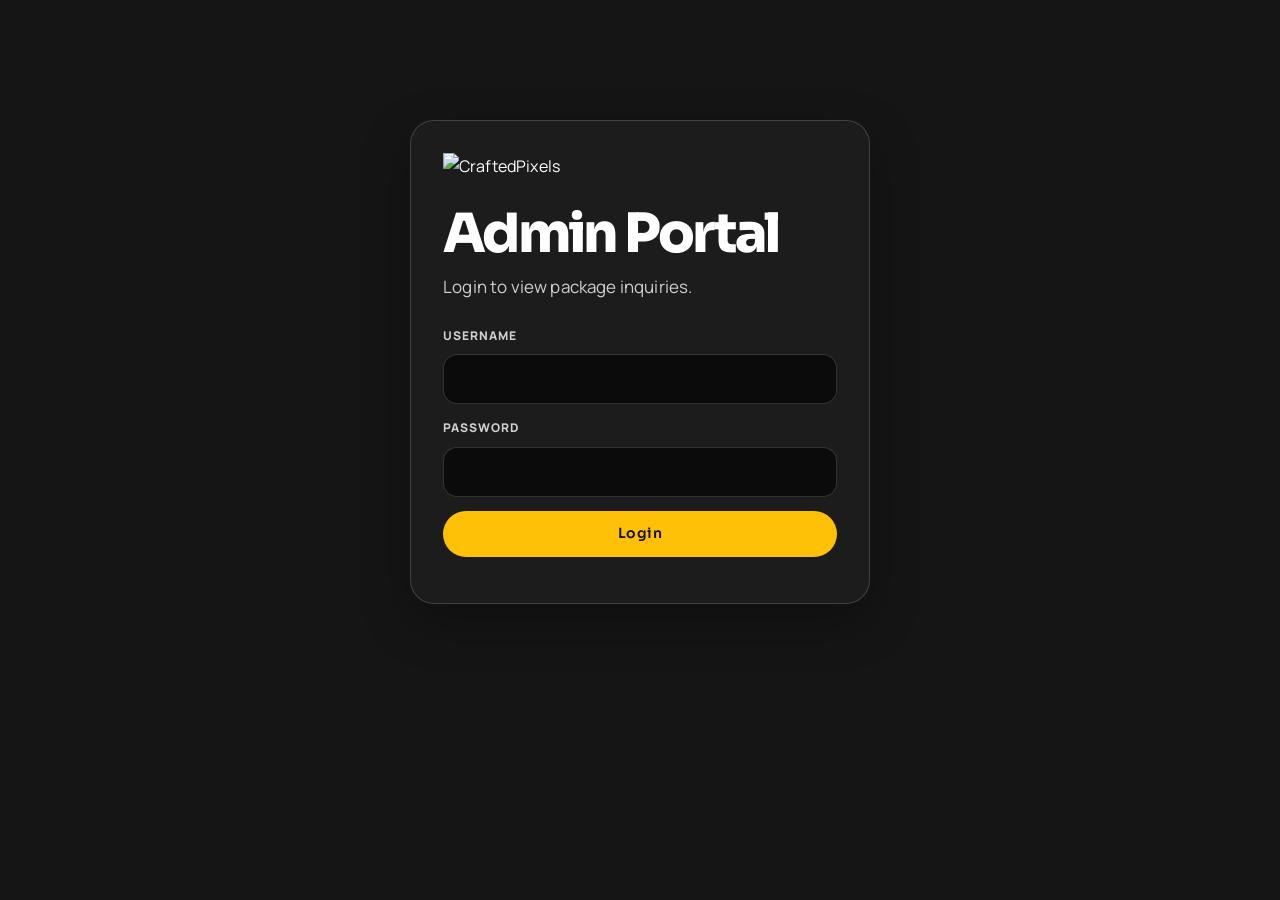
==== commit b41a43ed: "main" ====
--- a/admin.html
+++ b/admin.html
@@ -1,107 +1,112 @@
 <!doctype html>
 <html lang="en">
   <head>
-    <meta charset="UTF-8" />
-    <meta name="viewport" content="width=device-width, initial-scale=1.0" />
-    <meta name="theme-color" content="#635bff" />
-    <meta name="description" content="PixelCraft Studio admin workspace." />
-    <title>Admin Dashboard — PixelCraft Studio</title>
-    <link rel="icon" href="assets/favicon.svg" type="image/svg+xml" />
-    <link rel="stylesheet" href="dashboard.css" />
-    <link rel="stylesheet" href="framer-theme.css" />
+    <meta charset="UTF-8">
+    <meta name="viewport" content="width=device-width, initial-scale=1.0">
+    <meta name="robots" content="noindex">
+    <title>CraftedPixels Admin Portal</title>
+    <link rel="icon" href="./images/favicon.svg" type="image/svg+xml">
+    <link rel="stylesheet" href="./style.css">
   </head>
-  <body class="dashboard admin-dashboard">
-    <button class="dash-menu" type="button" aria-label="Open navigation" data-dash-menu><span></span><span></span></button>
-
-    <aside class="dash-sidebar" data-sidebar>
-      <a class="dash-brand" href="index.html" aria-label="PixelCraft Studio home">
-        <span>PC</span><div><strong>PixelCraft</strong><small>Studio</small></div>
-      </a>
-      <div class="workspace-label"><span>Admin workspace</span><strong>Studio control</strong></div>
-      <nav class="dash-nav" aria-label="Admin navigation">
-        <button class="active" type="button" data-view="overview"><i>⌂</i><span>Overview</span></button>
-        <button type="button" data-view="inquiries"><i>✦</i><span>Inquiries</span><b>7</b></button>
-        <button type="button" data-view="projects"><i>□</i><span>Projects</span><b>5</b></button>
-        <button type="button" data-view="clients"><i>○</i><span>Clients</span></button>
-        <button type="button" data-view="calendar"><i>◇</i><span>Calendar</span></button>
-        <button type="button" data-view="finances"><i>◈</i><span>Finances</span></button>
-      </nav>
-      <div class="admin-quick">
-        <span>Quick action</span>
-        <button type="button" data-toast="New project workspace created">＋ New project</button>
-        <button type="button" data-toast="New client form opened">＋ Add client</button>
-      </div>
-      <div class="sidebar-bottom">
-        <a href="index.html">← View website</a>
-        <a href="portal.html">Customer portal ↗</a>
-      </div>
-    </aside>
-
-    <main class="dash-main">
-      <header class="dash-topbar">
-        <div><span>Studio dashboard · July 2026</span><h1>Good morning, Sayed.</h1></div>
-        <div class="topbar-actions">
-          <button class="icon-button" type="button" aria-label="Search">⌕</button>
-          <button class="icon-button" type="button" aria-label="Notifications"><span></span>♧</button>
-          <button class="profile-button" type="button"><span>SA</span><div><strong>Sayed A.</strong><small>Administrator</small></div><b>⌄</b></button>
-        </div>
-      </header>
-
-      <section class="metrics-grid">
-        <article class="metric-card featured"><div><span>Active projects</span><strong>05</strong></div><i>↗ 12%</i><svg viewBox="0 0 160 60" aria-hidden="true"><path d="M2 54C22 42 26 48 43 33s24 8 39-7 22 9 36-4 21-8 40-19"/></svg></article>
-        <article class="metric-card"><div><span>New inquiries</span><strong>12</strong></div><i>↗ 24%</i><small>7 require a reply</small></article>
-        <article class="metric-card"><div><span>Revenue this month</span><strong>$18.4k</strong></div><i>↗ 8%</i><small>72% of monthly target</small></article>
-        <article class="metric-card"><div><span>Tasks completed</span><strong>86%</strong></div><i>On track</i><small>24 of 28 this week</small></article>
+  <body class="admin-page">
+    <main class="admin-shell">
+      <section class="admin-login" data-admin-login>
+        <img src="./images/logo.png" alt="CraftedPixels" class="admin-logo">
+        <h1>Admin Portal</h1>
+        <p>Login to view package inquiries.</p>
+        <form data-login-form>
+          <label>Username<input type="text" name="username" required></label>
+          <label>Password<input type="password" name="password" required></label>
+          <button class="btn btn-primary" type="submit">Login</button>
+          <p class="form-status" role="status"></p>
+        </form>
       </section>
 
-      <section class="admin-main-grid">
-        <article class="dash-panel pipeline-panel">
-          <div class="panel-heading"><div><span>Live overview</span><h2>Project pipeline</h2></div><button type="button" data-toast="Opening all projects…">All projects ↗</button></div>
-          <div class="pipeline">
-            <div class="pipeline-column">
-              <header><span>Planning</span><b>2</b></header>
-              <article class="pipeline-card"><div><span>NG</span><i>Website</i></div><h3>Nexa Group</h3><p>Strategy &amp; information architecture</p><footer><small>Due Jul 08</small><b>SA</b></footer></article>
-              <article class="pipeline-card"><div><span>BO</span><i>Brand + Web</i></div><h3>Bloom Organics</h3><p>Discovery workshop scheduled</p><footer><small>Due Jul 12</small><b>MK</b></footer></article>
-            </div>
-            <div class="pipeline-column">
-              <header><span>In progress</span><b>2</b></header>
-              <article class="pipeline-card yellow-card"><div><span>AU</span><i>E-commerce</i></div><h3>Aurelia Objects</h3><p>Homepage development · 74%</p><div class="mini-progress"><i style="width:74%"></i></div><footer><small>Due Jul 18</small><b>SA</b></footer></article>
-              <article class="pipeline-card"><div><span>VF</span><i>Product</i></div><h3>Velocity Fitness</h3><p>UI design system · 48%</p><div class="mini-progress"><i style="width:48%"></i></div><footer><small>Due Jul 24</small><b>JL</b></footer></article>
-            </div>
-            <div class="pipeline-column">
-              <header><span>Review</span><b>1</b></header>
-              <article class="pipeline-card"><div><span>LU</span><i>Motion</i></div><h3>Luma Identity</h3><p>Final animation awaiting approval</p><footer><small>Client review</small><b>MK</b></footer></article>
-              <button class="add-card" type="button" data-toast="New project card added">＋ Add project</button>
-            </div>
+      <section class="admin-dashboard" data-admin-dashboard hidden>
+        <div class="admin-topbar">
+          <div>
+            <p class="kicker">CraftedPixels</p>
+            <h1>Customer Inquiries</h1>
           </div>
-        </article>
-
-        <aside class="dashboard-side-stack">
-          <article class="dash-panel schedule-card">
-            <div class="panel-heading"><div><span>Monday</span><h2>Today</h2></div><b>06</b></div>
-            <div class="schedule-list">
-              <div><time>09:30</time><i></i><span><strong>Nexa design review</strong><small>Google Meet · 45 min</small></span></div>
-              <div><time>11:00</time><i></i><span><strong>Studio stand-up</strong><small>Team room · 20 min</small></span></div>
-              <div><time>14:30</time><i></i><span><strong>Bloom discovery</strong><small>Google Meet · 60 min</small></span></div>
-              <div><time>16:00</time><i></i><span><strong>Deep work</strong><small>Aurelia development</small></span></div>
-            </div>
-            <button class="dash-secondary" type="button" data-toast="Calendar opened">Open calendar ↗</button>
-          </article>
-        </aside>
-      </section>
-
-      <section class="dash-panel leads-panel">
-        <div class="panel-heading"><div><span>Sales</span><h2>Recent inquiries</h2></div><div class="table-filters"><button class="active" type="button" data-lead-filter="all">All</button><button type="button" data-lead-filter="new">New</button><button type="button" data-lead-filter="qualified">Qualified</button></div></div>
-        <div class="lead-table">
-          <div class="lead-row lead-head"><span>Client</span><span>Service</span><span>Budget</span><span>Received</span><span>Status</span><span></span></div>
-          <div class="lead-row" data-lead-status="new"><div class="lead-name"><i>MK</i><span><strong>Maya Khan</strong><small>North &amp; Co.</small></span></div><span>Business website</span><span>$5k–$8k</span><span>18 min ago</span><span class="status new">New</span><button type="button" data-toast="Opening Maya's inquiry">↗</button></div>
-          <div class="lead-row" data-lead-status="qualified"><div class="lead-name"><i>JO</i><span><strong>James Okafor</strong><small>Forma Studio</small></span></div><span>Portfolio website</span><span>$3k–$5k</span><span>2 hours ago</span><span class="status qualified">Qualified</span><button type="button" data-toast="Opening James's inquiry">↗</button></div>
-          <div class="lead-row" data-lead-status="new"><div class="lead-name"><i>AL</i><span><strong>Ana Li</strong><small>Verde Labs</small></span></div><span>Motion + web</span><span>$8k–$12k</span><span>Yesterday</span><span class="status new">New</span><button type="button" data-toast="Opening Ana's inquiry">↗</button></div>
+          <div class="admin-actions">
+            <button class="btn btn-secondary" type="button" data-clear-all>Clear All</button>
+            <button class="btn btn-primary" type="button" data-logout>Logout</button>
+          </div>
         </div>
+        <div class="inquiries-list" data-inquiries-list></div>
       </section>
     </main>
 
-    <div class="dash-toast" role="status" aria-live="polite" data-dash-toast></div>
-    <script src="dashboard.js"></script>
+    <script>
+      const loginPanel = document.querySelector("[data-admin-login]");
+      const dashboard = document.querySelector("[data-admin-dashboard]");
+      const loginForm = document.querySelector("[data-login-form]");
+      const list = document.querySelector("[data-inquiries-list]");
+      const key = "craftedpixelsInquiries";
+
+      const getItems = () => JSON.parse(localStorage.getItem(key) || "[]");
+      const setItems = (items) => localStorage.setItem(key, JSON.stringify(items));
+
+      function showDashboard() {
+        loginPanel.hidden = true;
+        dashboard.hidden = false;
+        renderInquiries();
+      }
+
+      function renderInquiries() {
+        const items = getItems();
+        if (!items.length) {
+          list.innerHTML = '<div class="empty-card">No inquiries yet.</div>';
+          return;
+        }
+        list.innerHTML = items.map((item) => `
+          <article class="inquiry-card">
+            <div>
+              <h2>${item.name || "No name"}</h2>
+              <small>${item.date || ""}</small>
+            </div>
+            <p><b>Email:</b> ${item.email || ""}</p>
+            <p><b>WhatsApp:</b> ${item.whatsapp || ""}</p>
+            <p><b>Package:</b> ${item.package || ""}</p>
+            <p><b>SKU:</b> ${item.sku || ""}</p>
+            <p><b>Message:</b> ${item.message || ""}</p>
+            <button class="btn btn-secondary" type="button" data-delete="${item.id}">Delete</button>
+          </article>
+        `).join("");
+      }
+
+      loginForm.addEventListener("submit", (event) => {
+        event.preventDefault();
+        const status = loginForm.querySelector(".form-status");
+        if (loginForm.username.value === "admin" && loginForm.password.value === "admin123") {
+          sessionStorage.setItem("craftedpixelsAdmin", "yes");
+          showDashboard();
+        } else {
+          status.textContent = "Invalid username or password.";
+        }
+      });
+
+      list.addEventListener("click", (event) => {
+        const button = event.target.closest("[data-delete]");
+        if (!button) return;
+        setItems(getItems().filter((item) => String(item.id) !== button.dataset.delete));
+        renderInquiries();
+      });
+
+      document.querySelector("[data-clear-all]").addEventListener("click", () => {
+        if (!confirm("Clear all inquiries?")) return;
+        setItems([]);
+        renderInquiries();
+      });
+
+      document.querySelector("[data-logout]").addEventListener("click", () => {
+        sessionStorage.removeItem("craftedpixelsAdmin");
+        dashboard.hidden = true;
+        loginPanel.hidden = false;
+        loginForm.reset();
+      });
+
+      if (sessionStorage.getItem("craftedpixelsAdmin") === "yes") showDashboard();
+    </script>
   </body>
 </html>
--- a/style.css
+++ b/style.css
@@ -0,0 +1,357 @@
+@import url("https://fonts.googleapis.com/css2?family=Manrope:wght@400;500;600;700;800&family=Sora:wght@600;700;800&display=swap");
+
+:root {
+  --bg: #151515;
+  --bg-soft: #181818;
+  --card: #1C1C1C;
+  --card-2: #202020;
+  --line: rgba(255, 255, 255, .16);
+  --text: #FFFFFF;
+  --muted: #CFCFCF;
+  --yellow: #FFC107;
+  --black: #121212;
+  --shadow: 0 22px 55px rgba(0, 0, 0, .32);
+  --ease: cubic-bezier(.16, 1, .3, 1);
+  --container: 1180px;
+}
+
+* { box-sizing: border-box; }
+html { scroll-behavior: smooth; scrollbar-color: var(--yellow) var(--bg); }
+body {
+  margin: 0;
+  overflow-x: hidden;
+  background: var(--bg);
+  color: var(--text);
+  font-family: "Manrope", ui-sans-serif, system-ui, -apple-system, BlinkMacSystemFont, "Segoe UI", sans-serif;
+  font-size: 16px;
+  font-weight: 400;
+  line-height: 1.7;
+  letter-spacing: .01em;
+  -webkit-font-smoothing: antialiased;
+}
+body.menu-open { overflow: hidden; }
+a { color: inherit; text-decoration: none; }
+button, input, select, textarea { font: inherit; }
+button { cursor: pointer; }
+img, svg { display: block; max-width: 100%; }
+::selection { background: var(--yellow); color: var(--black); }
+.sr-only { position: absolute; width: 1px; height: 1px; overflow: hidden; clip: rect(0,0,0,0); white-space: nowrap; }
+.skip-link { position: fixed; z-index: 999; top: 14px; left: 14px; padding: 10px 14px; background: var(--yellow); color: var(--black); transform: translateY(-150%); }
+.skip-link:focus { transform: none; }
+.container { width: min(calc(100% - 42px), var(--container)); margin-inline: auto; }
+.section { padding: 96px 0; }
+.cursor-glow { position: fixed; z-index: 0; width: 320px; height: 320px; border-radius: 50%; background: radial-gradient(circle, rgba(255,212,0,.1), transparent 65%); pointer-events: none; transition: transform .08s linear; }
+
+.site-header { position: fixed; z-index: 100; inset: 0 0 auto; border-bottom: 1px solid transparent; transition: .25s var(--ease); }
+.site-header.scrolled { background: rgba(7,7,7,.86); border-color: var(--line); backdrop-filter: blur(16px); }
+.nav-wrap { display: flex; align-items: center; gap: 24px; min-height: 76px; }
+.brand { display: inline-flex; align-items: center; margin-right: auto; }
+.brand-logo { width: clamp(148px, 14vw, 214px); height: auto; object-fit: contain; filter: drop-shadow(0 8px 22px rgba(0,0,0,.28)); }
+.footer-brand .brand-logo { width: clamp(156px, 16vw, 226px); }
+.main-nav { display: flex; align-items: center; gap: 30px; }
+.main-nav a { color: var(--muted); font-size: 16px; font-weight: 500; letter-spacing: .01em; transition: color .2s; }
+.main-nav a:hover { color: var(--yellow); }
+.nav-cta, .btn { display: inline-flex; min-height: 46px; align-items: center; justify-content: center; border-radius: 999px; font-family: "Sora", ui-sans-serif, system-ui, sans-serif; font-size: 14px; font-weight: 600; letter-spacing: .03em; transition: transform .22s var(--ease), background .22s, border-color .22s; }
+.nav-cta { padding: 0 20px; background: var(--yellow); color: var(--black); }
+.nav-cta:hover, .btn:hover { transform: translateY(-2px); }
+.menu-toggle { display: none; }
+
+.hero { padding-top: 76px; border-bottom: 1px solid var(--line); background: linear-gradient(180deg, #0a0a0a 0%, #070707 100%); }
+.hero-layout { display: grid; grid-template-columns: 1fr .92fr; align-items: center; gap: 64px; min-height: 790px; padding: 84px 0; }
+.eyebrow, .kicker { margin: 0 0 16px; color: var(--yellow); font-size: 12px; font-weight: 900; letter-spacing: .12em; text-transform: uppercase; }
+h1, h2, h3, h4, h5, h6, p { margin-top: 0; }
+h1, h2, h3, h4, h5, h6 { font-family: "Sora", ui-sans-serif, system-ui, sans-serif; font-weight: 800; line-height: 1.12; letter-spacing: -.05em; }
+p { font-size: 17px; line-height: 1.7; letter-spacing: .01em; }
+.hero h1 { max-width: 720px; margin-bottom: 22px; font-size: clamp(50px, 6.1vw, 86px); line-height: 1.05; letter-spacing: -.055em; text-wrap: balance; }
+.hero-text { max-width: 560px; color: #d6d5cc; font-size: 18px; line-height: 1.75; }
+.hero-actions { display: flex; flex-wrap: wrap; gap: 13px; margin-top: 32px; }
+.btn { padding: 0 24px; border: 1px solid transparent; }
+.btn-primary { background: var(--yellow); color: var(--black); }
+.btn-secondary { border-color: var(--line); background: rgba(255,255,255,.04); color: var(--text); }
+.btn-secondary:hover { border-color: rgba(255,212,0,.55); color: var(--yellow); }
+.hero-contact { display: flex; flex-wrap: wrap; align-items: center; gap: 10px 14px; width: fit-content; max-width: 100%; margin-top: 20px; padding: 9px 12px; border: 1px solid rgba(255,193,7,.22); border-radius: 999px; background: rgba(255,255,255,.025); }
+.hero-contact a, .hero-contact > span { display: inline-flex; align-items: center; gap: 7px; color: var(--muted); font-size: 12px; line-height: 1.3; transition: color .2s; }
+.hero-contact a:hover { color: var(--yellow); }
+.hero-contact a span { color: var(--yellow); font-size: 12px; }
+.hero-contact i { width: 6px; height: 6px; border-radius: 50%; background: var(--yellow); box-shadow: 0 0 0 4px rgba(255,193,7,.12); }
+.hero-points { display: flex; flex-wrap: wrap; gap: 8px; margin-top: 22px; }
+.hero-points span { padding: 7px 10px; border: 1px solid rgba(255,255,255,.14); border-radius: 999px; color: var(--muted); font-size: 11px; line-height: 1.2; }
+.hero-mockup { position: relative; align-self: start; }
+.desktop-frame, .desktop-project { overflow: hidden; border: 1px solid var(--line); border-radius: 24px; background: var(--card); box-shadow: var(--shadow); }
+.desktop-frame { transform: perspective(1000px) rotateY(-5deg); transition: transform .35s var(--ease); }
+.desktop-frame:hover { transform: none; }
+.browser-bar, .project-bar { display: flex; align-items: center; gap: 7px; height: 42px; padding: 0 16px; border-bottom: 1px solid var(--line); background: #101010; }
+.browser-bar i, .project-bar i { width: 9px; height: 9px; border-radius: 50%; background: var(--yellow); }
+.browser-bar span { margin-left: auto; color: var(--muted); font-size: 12px; }
+.mockup-screen { display: grid; grid-template-columns: 1.2fr .8fr; gap: 24px; align-items: end; min-height: 410px; padding: 42px; background: linear-gradient(135deg, #111 0 60%, rgba(255,212,0,.12)); }
+.mockup-screen small { color: var(--yellow); font-size: 12px; font-weight: 850; text-transform: uppercase; letter-spacing: .1em; }
+.mockup-screen strong { display: block; max-width: 360px; margin: 14px 0 12px; font-family: "Sora", ui-sans-serif, system-ui, sans-serif; font-size: clamp(34px, 4vw, 58px); font-weight: 800; line-height: 1.08; letter-spacing: -.05em; }
+.mockup-screen p { margin: 0; color: var(--muted); }
+.mockup-card { display: grid; place-items: center; min-height: 190px; border: 1px solid rgba(255,212,0,.42); border-radius: 22px; background: rgba(255,212,0,.08); }
+.mockup-card b { color: var(--yellow); font-size: 66px; line-height: 1; letter-spacing: -.06em; }
+.mockup-card span { color: var(--muted); font-size: 13px; }
+.hero-video-frame { position: relative; overflow: hidden; aspect-ratio: 16 / 9; border-radius: 0 0 22px 22px; background: #000; }
+.hero-video-frame iframe { position: absolute; inset: 0; width: 100%; height: 100%; border: 0; }
+.desktop-frame:hover { border-color: rgba(255,193,7,.66); box-shadow: 0 24px 70px rgba(255,193,7,.12), var(--shadow); }
+
+.stats { padding: 50px 0 20px; }
+.stats-grid, .features-grid { display: grid; grid-template-columns: repeat(4, 1fr); gap: 16px; }
+.stat-card, .service-card, .project-card, .feature-card, .step, .price-card, .testimonial, details, .contact-box { border: 1px solid var(--line); border-radius: 24px; background: var(--card); box-shadow: 0 14px 34px rgba(0,0,0,.22); }
+.stat-card { padding: 24px; }
+.stat-card strong { display: block; color: var(--yellow); font-size: 42px; letter-spacing: -.06em; }
+.stat-card span { color: var(--muted); font-size: 13px; }
+
+.section-head { max-width: 720px; margin-bottom: 38px; }
+h2 { margin-bottom: 12px; font-size: clamp(34px, 4.4vw, 60px); line-height: 1.12; letter-spacing: -.05em; text-wrap: balance; }
+.section-head > p:last-child, .founder-copy p, .step p, .testimonial span, details p { color: var(--muted); }
+.split { display: grid; grid-template-columns: .9fr 1.1fr; gap: 50px; align-items: start; }
+
+.founder { overflow: hidden; background: #0d0d0d; }
+.founder-layout { display: grid; grid-template-columns: .86fr 1.14fr; gap: 64px; align-items: center; }
+.founder-photo-card { position: relative; display: grid; min-height: 590px; place-items: end center; overflow: hidden; border: 1px solid rgba(255,196,0,.42); border-radius: 32px; background: linear-gradient(180deg, rgba(255,196,0,.08), rgba(255,255,255,.025)); box-shadow: 0 28px 80px rgba(0,0,0,.38), 0 0 55px rgba(255,196,0,.09); }
+.founder-glow { position: absolute; width: 72%; aspect-ratio: 1; border-radius: 50%; background: radial-gradient(circle, rgba(255,196,0,.32), transparent 68%); filter: blur(8px); }
+.founder-photo-card img { position: relative; z-index: 1; width: min(86%, 420px); height: auto; object-fit: contain; filter: drop-shadow(0 28px 38px rgba(0,0,0,.45)); animation: founder-float 5s ease-in-out infinite; }
+.founder-copy { animation: founder-fade-up .8s var(--ease) both; }
+.founder-copy h2 { margin-bottom: 18px; font-size: clamp(38px, 5vw, 70px); }
+.founder-copy h2 span { color: var(--text); }
+.founder-copy h2 em { color: #FFC400; font-style: normal; }
+.founder-copy p { max-width: 700px; color: var(--muted); font-size: 18px; line-height: 1.75; }
+.founder-skills { display: flex; flex-wrap: wrap; gap: 9px; margin-top: 26px; }
+.founder-skills span { padding: 8px 11px; border: 1px solid rgba(255,196,0,.28); border-radius: 999px; background: rgba(255,255,255,.035); color: var(--muted); font-size: 13px; transition: transform .22s var(--ease), border-color .22s, color .22s; }
+.founder-skills span:hover { transform: translateY(-3px); border-color: #FFC400; color: #FFC400; }
+.founder-stats { display: grid; grid-template-columns: repeat(4, 1fr); gap: 12px; margin-top: 28px; }
+.founder-stats article { padding: 17px 14px; border: 1px solid var(--line); border-radius: 20px; background: var(--card); }
+.founder-stats strong { display: block; color: #FFC400; font-family: "Sora", ui-sans-serif, system-ui, sans-serif; font-size: 30px; line-height: 1; }
+.founder-stats small { display: block; margin-top: 7px; color: var(--muted); font-size: 12px; line-height: 1.3; }
+.founder-actions { display: flex; flex-wrap: wrap; gap: 12px; margin-top: 30px; }
+@keyframes founder-float { 0%, 100% { transform: translateY(0); } 50% { transform: translateY(-14px); } }
+@keyframes founder-fade-up { from { opacity: 0; transform: translateY(22px); } to { opacity: 1; transform: none; } }
+
+.services-grid { display: grid; grid-template-columns: repeat(5, 1fr); align-items: start; gap: 16px; }
+.service-card { position: relative; display: block; min-height: 230px; padding: 24px; overflow: hidden; transition: transform .25s var(--ease), border-color .25s, box-shadow .25s var(--ease), background .25s var(--ease); }
+.service-card:hover, .service-card:focus, .service-card:focus-visible, .project-card:hover, .feature-card:hover, .price-card:hover { transform: translateY(-6px); border-color: rgba(255,193,7,.7); }
+.service-card:hover, .service-card:focus, .service-card:focus-visible { background: #171717; box-shadow: 0 18px 48px rgba(255,193,7,.14), 0 18px 40px rgba(0,0,0,.34); outline: 0; }
+.icon, .price-icon { display: grid; width: 44px; height: 44px; place-items: center; border-radius: 14px; background: var(--yellow); color: var(--black); font-weight: 950; }
+.service-card .icon { transition: transform .28s var(--ease), box-shadow .28s var(--ease); }
+.service-card:hover .icon, .service-card:focus .icon, .service-card:focus-visible .icon { transform: translateY(-3px) rotate(-6deg) scale(1.06); box-shadow: 0 10px 26px rgba(255,193,7,.22); }
+.service-card h3 { margin: 54px 0 10px; font-size: 21px; line-height: 1.08; letter-spacing: -.035em; }
+.service-card p, .project-card p, .price-card p { margin: 0; color: var(--muted); font-size: 14px; }
+.service-details { display: grid; gap: 6px; max-height: 0; margin: 0; padding: 0; overflow: hidden; color: #deded4; font-size: 13px; list-style: none; opacity: 0; transform: translateY(10px); transition: max-height .32s var(--ease), margin .32s var(--ease), opacity .24s var(--ease), transform .32s var(--ease); }
+.service-details li { position: relative; padding-left: 15px; }
+.service-details li::before { position: absolute; top: .58em; left: 0; width: 5px; height: 5px; border-radius: 50%; background: var(--yellow); content: ""; }
+.service-link { display: inline-flex; margin-top: 0; color: var(--yellow); font-size: 12px; font-weight: 900; letter-spacing: .04em; opacity: 0; transform: translateY(10px); transition: margin .32s var(--ease), opacity .24s var(--ease), transform .32s var(--ease); }
+.service-card:hover .service-details, .service-card:focus .service-details, .service-card:focus-visible .service-details { max-height: 120px; margin-top: 18px; opacity: 1; transform: none; }
+.service-card:hover .service-link, .service-card:focus .service-link, .service-card:focus-visible .service-link { margin-top: 18px; opacity: 1; transform: none; }
+
+.filter-bar { display: flex; flex-wrap: wrap; gap: 10px; margin-bottom: 24px; }
+.filter-bar button { padding: 10px 15px; border: 1px solid var(--line); border-radius: 999px; background: transparent; color: var(--muted); font-size: 12px; font-weight: 850; }
+.filter-bar button.active, .filter-bar button:hover { background: var(--yellow); color: var(--black); border-color: var(--yellow); }
+.projects-grid { display: grid; grid-template-columns: repeat(3, 1fr); gap: 18px; }
+.project-card { padding: 14px; transition: opacity .25s, transform .25s var(--ease), border-color .25s, box-shadow .25s var(--ease); }
+.project-card.hidden { display: none; }
+.project-card:hover { box-shadow: 0 20px 54px rgba(255,196,0,.12), 0 20px 44px rgba(0,0,0,.28); }
+.desktop-project { border-radius: 18px; box-shadow: none; }
+.project-bar small { margin-left: auto; color: var(--muted); font-size: 10px; font-weight: 800; letter-spacing: .08em; text-transform: uppercase; }
+.project-page { display: grid; align-content: space-between; min-height: 220px; padding: 22px; }
+.project-page span { color: #FFC400; font-size: 12px; font-weight: 950; }
+.project-page b { max-width: 230px; font-family: "Sora", ui-sans-serif, system-ui, sans-serif; font-size: 31px; font-weight: 800; line-height: 1.1; letter-spacing: -.045em; }
+.project-page em { display: block; width: 100%; height: 56px; border-radius: 14px; background: rgba(255,255,255,.1); }
+.project-yellow .project-page { background: linear-gradient(135deg, rgba(255,196,0,.3), #111); }
+.project-dark .project-page { background: #101010; }
+.project-store .project-page { background: linear-gradient(135deg, #171717, rgba(255,196,0,.2)); }
+.project-clean .project-page { background: linear-gradient(135deg, #222, #080808); }
+.project-saas .project-page { background: linear-gradient(135deg, rgba(255,196,0,.22), #151515 58%); }
+.project-motion .project-page { background: radial-gradient(circle at 72% 28%, rgba(255,196,0,.46), transparent 18rem), #101010; }
+.project-meta { display: flex; align-items: center; justify-content: space-between; gap: 10px; margin: 16px 6px 0; }
+.project-meta span { padding: 5px 9px; border: 1px solid rgba(255,196,0,.35); border-radius: 999px; color: #FFC400; font-size: 11px; font-weight: 800; }
+.project-meta strong { color: var(--muted); font-size: 12px; font-weight: 700; text-align: right; }
+.project-card h3 { margin: 16px 6px 4px; font-size: 21px; }
+.project-card p { margin-inline: 6px; }
+.project-tags { display: flex; flex-wrap: wrap; gap: 7px; margin: 14px 6px 0; }
+.project-tags span { padding: 5px 8px; border-radius: 999px; background: rgba(255,255,255,.06); color: var(--muted); font-size: 11px; }
+.project-actions { display: flex; gap: 10px; margin: 16px 6px 4px; }
+.project-actions a { display: inline-flex; min-height: 38px; align-items: center; justify-content: center; padding: 0 13px; border: 1px solid var(--line); border-radius: 999px; color: var(--text); font-family: "Sora", ui-sans-serif, system-ui, sans-serif; font-size: 12px; font-weight: 600; transition: border-color .2s, color .2s, background .2s, transform .2s; }
+.project-actions a:first-child { background: #FFC400; border-color: #FFC400; color: var(--black); }
+.project-actions a:hover { transform: translateY(-2px); border-color: #FFC400; color: #FFC400; }
+.project-actions a:first-child:hover { color: var(--black); }
+.showcase-stats { display: grid; grid-template-columns: repeat(4, 1fr); gap: 14px; margin-top: 28px; }
+.showcase-stats article { padding: 20px; border: 1px solid var(--line); border-radius: 22px; background: var(--card); text-align: center; }
+.showcase-stats strong { display: block; color: #FFC400; font-family: "Sora", ui-sans-serif, system-ui, sans-serif; font-size: 34px; line-height: 1; }
+.showcase-stats span { display: block; margin-top: 8px; color: var(--muted); font-size: 13px; }
+
+.why { background: var(--bg-soft); }
+.why .section-head p:last-child { max-width: 650px; color: var(--muted); }
+.features-grid { grid-template-columns: repeat(2, 1fr); gap: 14px; }
+.feature-card { display: grid; grid-template-columns: auto 1fr; column-gap: 15px; align-items: start; min-height: 0; padding: 18px; transition: transform .22s var(--ease), border-color .22s, box-shadow .22s var(--ease); }
+.feature-card:hover { border-color: rgba(255,193,7,.62); box-shadow: 0 18px 46px rgba(255,193,7,.1), 0 18px 40px rgba(0,0,0,.28); }
+.feature-icon { display: grid; grid-row: span 3; width: 36px; height: 36px; place-items: center; border: 1px solid rgba(255,193,7,.48); border-radius: 12px; background: rgba(255,193,7,.08); color: var(--yellow); font-size: 16px; font-weight: 950; }
+.feature-card h3 { margin: 0 0 5px; font-size: 20px; letter-spacing: -.025em; }
+.feature-card p { margin: 0; color: var(--muted); font-size: 14px; line-height: 1.45; }
+.feature-card small { display: inline-flex; width: max-content; max-width: 100%; margin-top: 11px; padding: 6px 9px; border: 1px solid rgba(255,193,7,.34); border-radius: 999px; color: var(--yellow); font-size: 11px; font-weight: 850; }
+
+.steps-grid, .pricing-grid, .testimonial-grid { display: grid; grid-template-columns: repeat(3, 1fr); gap: 18px; }
+.steps-grid { grid-template-columns: repeat(4, 1fr); }
+.step { min-height: 190px; padding: 24px; }
+.step span { color: var(--yellow); font-size: 12px; font-weight: 950; }
+.step h3 { margin: 48px 0 8px; font-size: 22px; }
+.pricing { background: var(--bg-soft); }
+.price-card { display: grid; gap: 14px; padding: 26px; transition: transform .25s var(--ease), border-color .25s; }
+.price-card.popular { border-color: rgba(255,212,0,.58); }
+.price-card h3 { margin: 10px 0 0; font-size: 26px; }
+.price-card strong { color: var(--yellow); font-size: 34px; letter-spacing: -.045em; }
+.price-card > small { color: var(--yellow); font-size: 11px; font-weight: 850; letter-spacing: .08em; }
+.price-card .btn { width: max-content; margin-top: 8px; }
+.package-details { padding: 0; border: 0; border-radius: 0; background: transparent; box-shadow: none; }
+.package-details summary { padding: 10px 0; color: var(--yellow); font-size: 13px; }
+.package-details ul { display: grid; gap: 8px; margin: 8px 0 0; padding-left: 18px; color: var(--muted); font-size: 14px; }
+.choose-package { border: 0; }
+.package-modal { position: fixed; z-index: 300; inset: 0; display: none; align-items: center; justify-content: center; padding: 20px; background: rgba(0,0,0,.78); }
+.package-modal.open { display: flex; }
+.modal-panel { position: relative; width: min(100%, 560px); max-height: calc(100vh - 40px); overflow: auto; padding: 32px; border: 1px solid rgba(255,193,7,.45); border-radius: 24px; background: var(--card); box-shadow: 0 28px 80px rgba(0,0,0,.5); }
+.modal-panel h2 { font-size: clamp(30px, 5vw, 46px); }
+.modal-close { position: absolute; top: 18px; right: 18px; width: 38px; height: 38px; border: 1px solid var(--line); border-radius: 50%; background: transparent; color: var(--text); font-size: 24px; }
+.modal-close:hover { border-color: var(--yellow); color: var(--yellow); }
+.package-form { display: grid; gap: 14px; }
+.package-form label { color: var(--muted); font-size: 12px; font-weight: 850; letter-spacing: .08em; text-transform: uppercase; }
+.package-form input, .package-form textarea { width: 100%; margin-top: 8px; padding: 14px 15px; border: 1px solid var(--line); border-radius: 14px; outline: 0; background: #0b0b0b; color: var(--text); }
+.package-form input:focus, .package-form textarea:focus { border-color: var(--yellow); box-shadow: 0 0 0 4px rgba(255,193,7,.1); }
+.package-form input[readonly] { color: var(--yellow); }
+
+.testimonial-slider { max-width: 760px; margin-inline: auto; }
+.testimonial-grid { display: block; position: relative; min-height: 235px; overflow: hidden; }
+.testimonial { display: none; align-content: start; gap: 14px; min-height: 235px; padding: 22px; transition: transform .22s var(--ease), border-color .22s, box-shadow .22s var(--ease); }
+.testimonial.active { display: grid; animation: testimonial-slide .36s var(--ease) both; }
+.testimonial.slide-back { animation-name: testimonial-slide-back; }
+.testimonial:hover { border-color: rgba(255,193,7,.58); box-shadow: 0 18px 44px rgba(255,193,7,.1), 0 18px 36px rgba(0,0,0,.26); }
+.client-row { display: flex; align-items: center; gap: 12px; }
+.avatar { display: grid; width: 44px; height: 44px; place-items: center; border: 1px solid rgba(255,193,7,.5); border-radius: 50%; background: rgba(255,193,7,.1); color: var(--yellow); font-size: 13px; font-weight: 900; }
+.client-row strong { display: block; color: var(--text); font-size: 16px; }
+.client-row small { display: block; color: var(--muted); font-size: 13px; }
+.rating { color: var(--yellow); font-size: 13px; letter-spacing: .08em; }
+.testimonial p { margin: 0; color: #F2F2F2; font-size: 15px; line-height: 1.55; }
+.testimonial-controls { display: flex; align-items: center; justify-content: center; flex-wrap: wrap; gap: 14px; margin-top: 18px; }
+.testimonial-arrow { display: grid; width: 48px; height: 48px; place-items: center; border: 1px solid rgba(255,193,7,.45); border-radius: 50%; background: linear-gradient(145deg, #121212, var(--card)); color: var(--yellow); font-family: "Sora", ui-sans-serif, system-ui, sans-serif; font-size: 20px; box-shadow: 0 12px 26px rgba(0,0,0,.22); transition: border-color .2s, color .2s, background .2s, transform .2s, box-shadow .2s; }
+.testimonial-arrow:hover { border-color: var(--yellow); background: var(--yellow); color: var(--black); transform: translateY(-2px) scale(1.04); box-shadow: 0 16px 34px rgba(255,193,7,.16); }
+.testimonial-arrow:active { transform: translateY(0) scale(.94); }
+.testimonial-controls span { color: var(--muted); font-size: 13px; }
+.testimonial-controls b { color: var(--yellow); }
+.leave-review-btn { min-height: 48px; }
+.review-modal { position: fixed; z-index: 310; inset: 0; display: none; align-items: center; justify-content: center; padding: 20px; background: rgba(0,0,0,.78); }
+.review-modal.open { display: flex; }
+.review-panel { position: relative; width: min(100%, 540px); max-height: calc(100vh - 40px); overflow: auto; padding: 32px; border: 1px solid rgba(255,193,7,.45); border-radius: 24px; background: var(--card); box-shadow: 0 28px 80px rgba(0,0,0,.5); }
+.review-panel h2 { font-size: clamp(30px, 5vw, 46px); }
+.review-form { display: grid; gap: 14px; }
+.review-form label { color: var(--muted); font-size: 12px; font-weight: 850; letter-spacing: .08em; text-transform: uppercase; }
+.review-form input, .review-form select, .review-form textarea { width: 100%; margin-top: 8px; padding: 14px 15px; border: 1px solid var(--line); border-radius: 14px; outline: 0; background: #0b0b0b; color: var(--text); }
+.review-form input:focus, .review-form select:focus, .review-form textarea:focus { border-color: var(--yellow); box-shadow: 0 0 0 4px rgba(255,193,7,.1); }
+@keyframes testimonial-slide { from { opacity: 0; transform: translateX(26px); } to { opacity: 1; transform: none; } }
+@keyframes testimonial-slide-back { from { opacity: 0; transform: translateX(-26px); } to { opacity: 1; transform: none; } }
+.faq-list { display: grid; gap: 12px; }
+details { padding: 22px 24px; }
+summary { list-style: none; cursor: pointer; font-size: 18px; font-weight: 850; }
+summary::-webkit-details-marker { display: none; }
+summary::after { float: right; color: var(--yellow); content: "+"; }
+details[open] summary::after { content: "-"; }
+details p { margin: 12px 0 0; }
+
+.contact { padding-top: 70px; }
+.contact-box { display: grid; grid-template-columns: .9fr 1.1fr; gap: 48px; padding: 42px; }
+.contact-copy p:not(.kicker) { max-width: 440px; color: var(--muted); }
+.contact-links { display: flex; flex-wrap: wrap; gap: 10px; margin-top: 24px; }
+.contact-links a { padding: 10px 14px; border: 1px solid var(--line); border-radius: 999px; color: var(--muted); }
+.contact-links a:hover { border-color: rgba(255,212,0,.55); color: var(--yellow); }
+.contact-form { display: grid; gap: 14px; }
+.contact-form label { color: var(--muted); font-size: 12px; font-weight: 850; letter-spacing: .08em; text-transform: uppercase; }
+.contact-form input, .contact-form select, .contact-form textarea { width: 100%; margin-top: 8px; padding: 15px 16px; border: 1px solid var(--line); border-radius: 15px; outline: 0; background: #0b0b0b; color: var(--text); transition: border-color .2s, box-shadow .2s; }
+.contact-form input:focus, .contact-form select:focus, .contact-form textarea:focus { border-color: var(--yellow); box-shadow: 0 0 0 4px rgba(255,212,0,.1); }
+.contact-form option { background: var(--black); }
+.form-status { margin: 0; color: var(--yellow); font-size: 13px; }
+
+.site-footer { padding: 64px 0 28px; border-top: 1px solid var(--line); background: #050505; }
+.footer-grid { display: grid; grid-template-columns: 1.35fr repeat(3, 1fr); gap: 38px; }
+.footer-grid p { max-width: 300px; color: var(--muted); }
+.footer-grid div { display: grid; align-content: start; gap: 9px; }
+.footer-grid h3 { margin: 0 0 10px; color: var(--yellow); font-size: 12px; letter-spacing: .12em; text-transform: uppercase; }
+.footer-grid a:not(.brand) { width: max-content; color: var(--muted); font-size: 14px; }
+.footer-grid a:hover { color: var(--yellow); }
+.social-icons { display: flex !important; flex-direction: row; gap: 8px !important; }
+.social-icons a { display: grid; width: 38px; height: 38px; place-items: center; border: 1px solid var(--line); border-radius: 50%; font-weight: 900; }
+.social-icons a:hover { border-color: var(--yellow); background: var(--yellow); color: var(--black) !important; }
+.footer-bottom { display: flex; justify-content: space-between; gap: 16px; margin-top: 46px; padding-top: 22px; border-top: 1px solid var(--line); color: #777; font-size: 12px; }
+
+.admin-page { min-height: 100vh; background: var(--bg); }
+.admin-shell { width: min(calc(100% - 32px), 1120px); margin: 0 auto; padding: 48px 0; }
+.admin-login, .admin-dashboard, .inquiry-card, .empty-card { border: 1px solid var(--line); border-radius: 24px; background: var(--card); box-shadow: 0 18px 50px rgba(0,0,0,.28); }
+.admin-login { width: min(100%, 460px); margin: 8vh auto 0; padding: 32px; }
+.admin-logo { width: 190px; height: auto; margin-bottom: 24px; }
+.admin-login h1, .admin-topbar h1 { margin-bottom: 8px; font-size: clamp(34px, 5vw, 54px); line-height: 1.12; letter-spacing: -.05em; }
+.admin-login p { color: var(--muted); }
+.admin-login form { display: grid; gap: 14px; margin-top: 24px; }
+.admin-login label { color: var(--muted); font-size: 12px; font-weight: 850; letter-spacing: .08em; text-transform: uppercase; }
+.admin-login input { width: 100%; margin-top: 8px; padding: 14px 15px; border: 1px solid var(--line); border-radius: 14px; outline: 0; background: #0b0b0b; color: var(--text); }
+.admin-dashboard { padding: 28px; }
+.admin-topbar { display: flex; align-items: center; justify-content: space-between; gap: 18px; margin-bottom: 24px; }
+.admin-actions { display: flex; flex-wrap: wrap; gap: 10px; }
+.inquiries-list { display: grid; gap: 16px; }
+.inquiry-card, .empty-card { padding: 22px; }
+.inquiry-card h2 { margin: 0; font-size: 24px; }
+.inquiry-card small { color: var(--yellow); }
+.inquiry-card p { margin: 10px 0 0; color: var(--muted); }
+.inquiry-card b { color: var(--text); }
+.inquiry-card .btn { margin-top: 16px; }
+
+.reveal { opacity: 0; transform: translateY(24px); transition: opacity .72s var(--ease), transform .72s var(--ease); }
+.reveal.visible, body.loaded .hero-copy { opacity: 1; transform: none; }
+
+@media (max-width: 1120px) {
+  .services-grid { grid-template-columns: repeat(3, 1fr); }
+  .features-grid { grid-template-columns: repeat(3, 1fr); }
+}
+
+@media (max-width: 920px) {
+  .hero-layout, .founder-layout, .split, .contact-box { grid-template-columns: 1fr; }
+  .hero-layout { min-height: auto; padding: 112px 0 72px; }
+  .desktop-frame { transform: none; }
+  .founder-layout { gap: 34px; }
+  .founder-photo-card { max-width: 460px; min-height: 520px; }
+  .founder-stats { grid-template-columns: repeat(2, 1fr); }
+  .stats-grid, .projects-grid, .steps-grid, .pricing-grid, .testimonial-grid, .footer-grid { grid-template-columns: repeat(2, 1fr); }
+  .showcase-stats { grid-template-columns: repeat(2, 1fr); }
+}
+
+@media (max-width: 720px) {
+  .container { width: min(calc(100% - 28px), var(--container)); }
+  .section { padding: 76px 0; }
+  .nav-wrap { min-height: 70px; }
+  .nav-cta { display: none; }
+  .menu-toggle { position: relative; z-index: 102; display: grid; width: 44px; height: 44px; place-content: center; gap: 6px; border: 1px solid var(--line); border-radius: 14px; background: rgba(255,255,255,.05); }
+  .menu-toggle span:not(.sr-only) { display: block; width: 18px; height: 2px; background: var(--yellow); transition: .25s; }
+  .menu-toggle[aria-expanded="true"] span:first-child { transform: translateY(4px) rotate(45deg); }
+  .menu-toggle[aria-expanded="true"] span:nth-child(2) { transform: translateY(-4px) rotate(-45deg); }
+  .main-nav { position: fixed; z-index: 101; inset: 0; display: none; flex-direction: column; align-items: flex-start; justify-content: center; gap: 22px; padding: 10vw; background: rgba(5,5,5,.96); backdrop-filter: blur(16px); }
+  .main-nav.open { display: flex; }
+  .main-nav a { color: var(--text); font-size: 36px; line-height: 1; letter-spacing: -.055em; }
+  .brand-logo { width: 154px; }
+  .hero h1 { font-size: clamp(44px, 13vw, 66px); }
+  .hero-text { font-size: 16px; }
+  .hero-actions { flex-direction: column; align-items: stretch; }
+  .hero-contact { align-items: flex-start; flex-direction: column; width: 100%; border-radius: 18px; }
+  .mockup-screen { grid-template-columns: 1fr; min-height: 360px; padding: 28px; }
+  .founder-photo-card img { height: 430px; }
+  .founder-photo-card { min-height: 455px; }
+  .founder-photo-card img { width: min(82%, 350px); height: auto; }
+  .founder-stats { grid-template-columns: 1fr 1fr; }
+  .founder-actions { flex-direction: column; }
+  .stats-grid, .services-grid, .projects-grid, .features-grid, .steps-grid, .pricing-grid, .testimonial-grid, .footer-grid { grid-template-columns: 1fr; }
+  .showcase-stats { grid-template-columns: 1fr; }
+  .feature-card { min-height: 120px; }
+  .contact-box { padding: 26px; }
+  .admin-topbar { align-items: flex-start; flex-direction: column; }
+  .footer-bottom { flex-direction: column; }
+}
+
+@media (prefers-reduced-motion: reduce) {
+  html { scroll-behavior: auto; }
+  *, *::before, *::after { animation-duration: .01ms !important; transition-duration: .01ms !important; }
+  .reveal { opacity: 1; transform: none; }
+}
